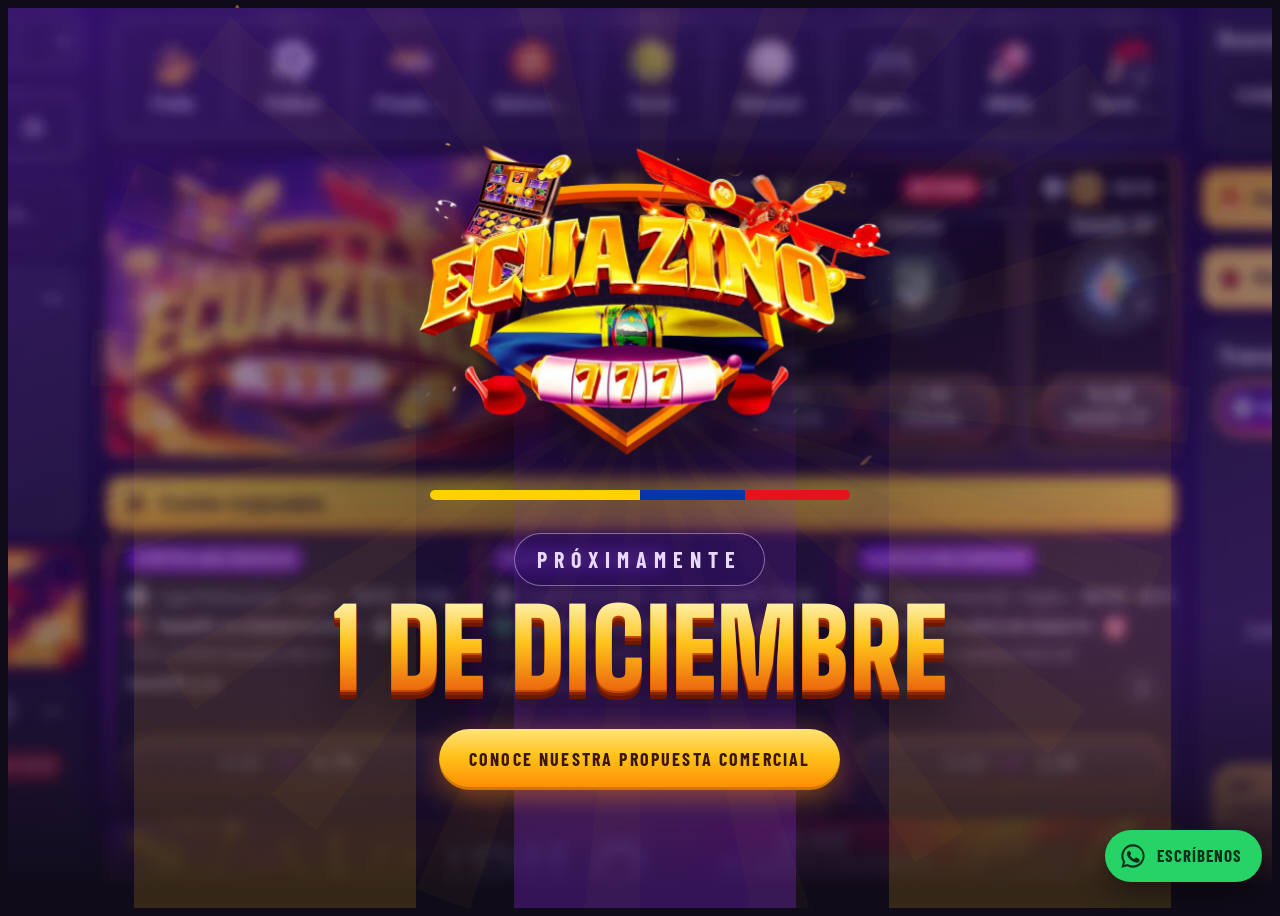
==== index.html @ cdfd1682 "Rename index (30).html to index.html" ====
<!doctype html>
<html lang="es">
<head>
<meta charset="utf-8">
<meta name="viewport" content="width=device-width, initial-scale=1, viewport-fit=cover">
<title>Ecuazino · Próximamente 1 de diciembre</title>
<meta name="description" content="Ecuazino, plataforma de pronósticos deportivos 100% ecuatoriana.">
<meta name="theme-color" content="#0F0B19">
<meta property="og:title" content="Ecuazino · Próximamente 1 de diciembre">
<meta property="og:description" content="Plataforma de pronósticos deportivos 100% ecuatoriana.">
<meta property="og:image" content="assets/img/logo.webp">
<link rel="icon" href="[data-uri]" type="image/webp">
<link rel="preconnect" href="https://fonts.googleapis.com">
<link rel="preconnect" href="https://fonts.gstatic.com" crossorigin>
<link rel="stylesheet" href="https://fonts.googleapis.com/css2?family=Big+Shoulders+Display:wght@700;900&family=Barlow:wght@400;500;600&family=Barlow+Condensed:wght@500;600;700&display=swap">
<style>
/* Layout: presentación vertical por diapositivas a pantalla completa, noche violeta con acentos oro-fuego */
:root{
  --night:#0F0B19; --panel:#1A1528; --line:#2E2745; --royal:#2A0F5C;
  --gold:#FFC21A; --gold-deep:#E89A00; --fire:#FF8A00; --ember:#E8590C; --red:#E3141B; --violet:#8A2BE2; --ecu-blue:#1F4FB8;
  --ink:#FFFFFF; --muted:#B4AFC8; --dim:#7A7493;
  --display:"Big Shoulders Display","Impact","Arial Narrow",sans-serif;
  --body:"Barlow",system-ui,-apple-system,"Segoe UI",sans-serif;
  --label:"Barlow Condensed","Arial Narrow",sans-serif;
  color-scheme:dark;
}
*{box-sizing:border-box}
img{max-width:100%;height:auto;display:block}
html{scroll-behavior:smooth;overflow-x:clip}
body{overflow-x:clip}
section,.band-wrap{overflow-x:clip}
body{background:var(--night);color:var(--ink);font-family:var(--body);font-size:17px;line-height:1.6;overflow-x:hidden}
#fx{position:fixed;inset:0;width:100%;height:100%;pointer-events:none;z-index:0}
.progress{position:fixed;top:0;left:0;height:3px;width:100%;transform:scaleX(0);transform-origin:left;background:linear-gradient(90deg,var(--red),var(--fire),var(--gold));z-index:30;margin-top:env(safe-area-inset-top,0px)}
.dots{position:fixed;right:max(14px,env(safe-area-inset-right,0px));top:50%;transform:translateY(-50%);display:flex;flex-direction:column;gap:10px;z-index:20}
.dots a{width:10px;height:10px;border-radius:50%;border:1.5px solid var(--gold);display:block;transition:.3s}
.dots a.on{background:var(--gold);transform:scale(1.35);box-shadow:0 0 12px var(--gold)}
section{position:relative;z-index:1;min-height:100vh;display:flex;align-items:center;padding-block:96px;padding-left:max(16px,env(safe-area-inset-left,0px));padding-right:max(16px,env(safe-area-inset-right,0px))}
.wrap{width:100%;max-width:1180px;margin:0 auto}
.eyebrow{font-family:var(--label);font-weight:700;letter-spacing:.22em;text-transform:uppercase;color:var(--gold);font-size:15px;display:flex;align-items:center;gap:12px}
.eyebrow::before{content:"";width:34px;height:2px;background:linear-gradient(90deg,var(--red),var(--gold))}
h1,h2,h3{font-family:var(--display);font-weight:900;text-transform:uppercase;line-height:.92;margin:0;text-wrap:balance;letter-spacing:.01em}
h2{font-size:clamp(44px,7.4vw,96px);margin:18px 0 22px}
h3{font-size:30px;line-height:1}
.goldtext{background:linear-gradient(180deg,#FFF3B0 0%,var(--gold) 38%,var(--gold-deep) 70%,var(--ember) 100%);-webkit-background-clip:text;background-clip:text;color:transparent;filter:drop-shadow(0 3px 0 #7a1d05)}
p.lead{font-size:clamp(18px,2vw,22px);color:var(--muted);max-width:62ch;margin:0}
.muted{color:var(--muted)}

/* Reveal */
.r{transition:transform .9s cubic-bezier(.2,.7,.2,1),opacity .9s}
.js .r.wait{opacity:.001;transform:translateY(38px)}

/* HERO */
#portada{text-align:center;overflow:hidden;background:radial-gradient(ellipse 80% 60% at 50% 40%,rgba(138,43,226,.35),transparent 70%),radial-gradient(ellipse 60% 40% at 50% 100%,rgba(232,89,12,.28),transparent 70%)}
#portada .wrap{display:flex;flex-direction:column;align-items:center;gap:22px}
.logo{width:min(640px,92%);animation:float 5s ease-in-out infinite}
.rays{position:absolute;left:50%;top:42%;width:1100px;height:1100px;margin:-550px 0 0 -550px;background:repeating-conic-gradient(from 0deg,rgba(255,194,26,.035) 0 6deg,transparent 6deg 18deg);border-radius:50%;animation:spin 60s linear infinite;will-change:transform;z-index:-1}
#portada::after{content:"";position:absolute;inset:0;z-index:-1;pointer-events:none;background:none}
.badge{display:inline-flex;align-items:center;gap:10px;padding:8px 18px;border-radius:999px;border:1px solid rgba(255,194,26,.45);background:rgba(42,15,92,.6);font-family:var(--label);font-weight:600;letter-spacing:.14em;text-transform:uppercase;font-size:14px}
.flag{display:inline-flex;width:24px;height:16px;border-radius:2px;overflow:hidden;flex-direction:column}
.flag i{display:block}.flag i:nth-child(1){flex:2;background:#FFD100}.flag i:nth-child(2){flex:1;background:#0038A8}.flag i:nth-child(3){flex:1;background:#E3141B}
#portada h1{font-size:clamp(40px,6.4vw,84px)}
.cta-row{display:flex;gap:14px;flex-wrap:wrap;justify-content:center}
.btn{font-family:var(--label);font-weight:700;letter-spacing:.12em;text-transform:uppercase;font-size:17px;padding:16px 30px;border-radius:999px;text-decoration:none;display:inline-flex;align-items:center;gap:10px;transition:transform .2s,box-shadow .2s}
.btn.gold{background:linear-gradient(180deg,#FFE37A,var(--gold) 45%,var(--fire));color:#3A1600;box-shadow:0 8px 30px rgba(255,138,0,.45),inset 0 -3px 0 rgba(0,0,0,.18)}
.btn.ghost{border:1.5px solid var(--fire);color:var(--ink)}
.btn:hover{transform:translateY(-3px)}
.btn:focus-visible,.dots a:focus-visible,input:focus-visible{outline:3px solid var(--gold);outline-offset:3px}
.scroll-hint{font-family:var(--label);letter-spacing:.3em;font-size:13px;color:var(--dim);text-transform:uppercase;animation:bob 2s 3.6s ease-in-out infinite both;margin-top:18px}

/* Quiénes somos */
.split{display:grid;grid-template-columns:1.1fr .9fr;gap:56px;align-items:center}
.split>*{min-width:0}
.vision{margin-top:30px;padding:26px 28px;border-left:4px solid var(--gold);background:linear-gradient(90deg,rgba(255,194,26,.1),transparent);font-size:19px}
.vision strong{color:var(--gold)}
.stamp{position:relative;aspect-ratio:1;max-width:440px;width:100%;margin:0 auto;display:grid;place-items:center}
.stamp .ring{position:absolute;inset:0;border-radius:50%;border:2px dashed rgba(255,194,26,.45);animation:spin 40s linear infinite}
.stamp .ring2{position:absolute;inset:8%;border-radius:50%;background:radial-gradient(circle at 35% 30%,#3a1a7a,var(--royal) 60%,#14072c);box-shadow:0 0 0 6px var(--gold),0 0 0 10px var(--ember),0 30px 80px rgba(138,43,226,.5)}
.stamp .core{position:relative;text-align:center}
.stamp .big{font-family:var(--display);font-weight:900;font-size:clamp(70px,9vw,120px);line-height:.85}
.stamp .sub{font-family:var(--label);font-weight:700;letter-spacing:.2em;text-transform:uppercase;font-size:18px}
.stamp svg{position:absolute;inset:0;width:100%;height:100%;animation:spin 30s linear infinite reverse}
.stamp text{font-family:var(--label);font-weight:700;letter-spacing:6px;font-size:14px;fill:var(--gold);text-transform:uppercase}

/* Pilares */
.grid3{display:grid;grid-template-columns:repeat(3,1fr);gap:18px;margin-top:40px}
.card{position:relative;padding:30px 26px;border-radius:18px;background:linear-gradient(180deg,rgba(42,15,92,.55),rgba(26,21,40,.9));border:1px solid var(--line);overflow:hidden;transition:transform .35s,border-color .35s}
.card:hover{transform:translateY(-6px);border-color:var(--fire)}
.card::after{content:"";position:absolute;inset:-1px;border-radius:inherit;background:linear-gradient(120deg,transparent 30%,rgba(255,194,26,.18) 50%,transparent 70%);transform:translateX(-100%);transition:transform .8s}
.card:hover::after{transform:translateX(100%)}
.ico{width:54px;height:54px;border-radius:14px;display:grid;place-items:center;background:linear-gradient(160deg,var(--gold),var(--ember));margin-bottom:18px;box-shadow:0 8px 22px rgba(232,89,12,.4)}
.ico svg{width:28px;height:28px;stroke:#3A1600;fill:none;stroke-width:2.2;stroke-linecap:round;stroke-linejoin:round}
.card h3{font-size:26px;margin-bottom:8px}
.card p{margin:0;color:var(--muted);font-size:16px}

/* Comisiones */
#comisiones{background:radial-gradient(ellipse 70% 50% at 50% 50%,rgba(42,15,92,.7),transparent 75%)}
.rates{display:grid;grid-template-columns:repeat(3,1fr);gap:20px;margin-top:44px}
.rate{position:relative;text-align:center;padding:38px 20px 30px;border-radius:24px;background:var(--panel);border:1.5px solid var(--line);overflow:hidden}
.rate.hot{border-color:var(--gold);background:linear-gradient(180deg,#3a1a00,var(--panel) 60%);box-shadow:0 0 0 1px rgba(255,194,26,.3),0 20px 60px rgba(255,138,0,.25)}
.rate .tag{position:absolute;top:14px;left:50%;transform:translateX(-50%);font-family:var(--label);font-weight:700;font-size:12px;letter-spacing:.16em;padding:4px 12px;border-radius:999px;background:var(--violet);white-space:nowrap}
.rate .pct{font-family:var(--display);font-weight:900;font-size:clamp(96px,12vw,150px);line-height:.9;font-variant-numeric:tabular-nums}
.rate .pct small{font-size:.5em}
.rate .what{font-family:var(--label);font-weight:700;font-size:24px;letter-spacing:.08em;text-transform:uppercase}
.rate p{margin:8px auto 0;color:var(--muted);font-size:15px;max-width:28ch}
.ticker{margin-top:42px;overflow:hidden;border-block:1px solid var(--line)}
.ticker{position:relative}
.ticker::before,.ticker::after{content:"";position:absolute;top:0;bottom:0;width:10%;z-index:1;pointer-events:none}
.ticker::before{left:0;background:linear-gradient(90deg,var(--night),transparent)}
.ticker::after{right:0;background:linear-gradient(-90deg,var(--night),transparent)}
.ticker div{will-change:transform;display:flex;gap:46px;width:max-content;padding:14px 0;animation:marquee 28s linear infinite;font-family:var(--label);font-weight:600;letter-spacing:.14em;text-transform:uppercase;color:var(--muted);font-size:15px}
.ticker b{color:var(--gold)}

/* Afiliados */
#afiliados{background:linear-gradient(180deg,transparent,rgba(227,20,27,.08) 50%,transparent)}
.alert{display:inline-flex;align-items:center;gap:10px;padding:8px 16px;border-radius:999px;background:var(--red);font-family:var(--label);font-weight:700;letter-spacing:.14em;text-transform:uppercase;font-size:14px;position:relative}
.alert::after{content:"";position:absolute;inset:0;border-radius:inherit;background:var(--red);z-index:-1;animation:pulse 2s infinite;will-change:transform,opacity}
.timeline{margin-top:44px;display:grid;grid-template-columns:1fr 1.25fr;gap:0;border-radius:24px;overflow:hidden;border:1.5px solid var(--line)}
.phase{padding:34px 30px;min-width:0}
.phase.a{background:linear-gradient(160deg,#4a1d00,#2a1200)}
.phase.b{background:linear-gradient(160deg,var(--royal),#14072c);position:relative}
.phase .when{font-family:var(--label);font-weight:700;letter-spacing:.16em;text-transform:uppercase;font-size:14px;color:var(--gold)}
.phase .num{font-family:var(--display);font-weight:900;font-size:clamp(84px,10vw,130px);line-height:.9;margin:6px 0}
.phase .num small{font-size:.42em;color:var(--muted);font-weight:700}
.phase p{margin:0;color:var(--muted)}
.phase .life{display:inline-block;margin-top:14px;padding:6px 14px;border-radius:999px;border:1.5px solid var(--gold);color:var(--gold);font-family:var(--label);font-weight:700;letter-spacing:.12em;text-transform:uppercase;font-size:14px}
.bar{height:12px;border-radius:999px;background:var(--line);margin:22px 0 8px;overflow:hidden}
.bar i{display:block;height:100%;width:0;background:linear-gradient(90deg,var(--ember),var(--gold));border-radius:inherit;transition:width 2.2s cubic-bezier(.2,.7,.2,1)}
.bar.inf i{position:relative;overflow:hidden;background:var(--violet)}
.bar.inf i::before{content:"";position:absolute;top:0;bottom:0;left:-36px;right:0;background:repeating-linear-gradient(90deg,var(--violet) 0 18px,#B36BFF 18px 36px);animation:stripes 1.2s linear infinite;will-change:transform}
.why{margin-top:26px;display:grid;grid-template-columns:auto 1fr;gap:20px;align-items:start;padding:24px 26px;border-radius:18px;background:var(--panel);border:1px dashed rgba(255,194,26,.5)}
.why .q{font-family:var(--display);font-weight:900;font-size:56px;line-height:.8;color:var(--gold)}
.why p{margin:0}
.fine{font-size:13px;color:var(--dim);margin-top:14px}

/* Fundadores */
.founders{display:grid;grid-template-columns:.9fr 1.1fr;gap:50px;align-items:center}
.founders>*{min-width:0}
.counter500{font-family:var(--display);font-weight:900;font-size:clamp(110px,15vw,210px);line-height:.8;font-variant-numeric:tabular-nums}
.seats{display:grid;grid-template-columns:repeat(40,1fr);gap:2px;margin-top:20px;padding:10px;border-radius:12px;background:rgba(0,0,0,.35);border:1px solid var(--line)}
.seats i{aspect-ratio:1;border-radius:50%;background:var(--line)}
.seats i.on{background:var(--gold)}
.perks{display:flex;flex-direction:column;gap:14px;margin-top:26px;padding:0;list-style:none}
.perks li{display:grid;grid-template-columns:30px 1fr;gap:12px;align-items:start}
.perks li::before{content:"";width:22px;height:22px;margin-top:3px;border-radius:50%;background:radial-gradient(circle at 35% 35%,#FFF0A0,var(--gold) 50%,var(--ember));box-shadow:0 0 10px rgba(255,194,26,.5)}

/* Calculadora */
.calc{display:grid;grid-template-columns:1fr 1fr;gap:26px;margin-top:40px}
.calc>*{min-width:0}
.inputs{padding:30px;border-radius:22px;background:var(--panel);border:1px solid var(--line);display:flex;flex-direction:column;gap:26px}
.field label{display:flex;justify-content:space-between;font-family:var(--label);font-weight:600;letter-spacing:.06em;font-size:17px;text-transform:uppercase;gap:10px}
.field label output{color:var(--gold);font-variant-numeric:tabular-nums}
.field small{display:block;color:var(--dim);font-size:13px;margin-top:4px}
input[type=range]{width:100%;margin-top:12px;accent-color:var(--gold);height:6px}
.result{padding:30px;border-radius:22px;background:linear-gradient(160deg,#3a1a00 0%,var(--royal) 100%);border:1.5px solid var(--gold);display:flex;flex-direction:column;justify-content:space-between;gap:16px}
.line{display:flex;justify-content:space-between;gap:10px;font-variant-numeric:tabular-nums;padding-bottom:12px;border-bottom:1px solid rgba(255,255,255,.12);font-size:17px}
.line b{font-family:var(--label);font-size:22px}
.total .k{font-family:var(--label);font-weight:700;letter-spacing:.16em;text-transform:uppercase;color:var(--gold)}
.total .v{font-family:var(--display);font-weight:900;font-size:clamp(64px,8vw,96px);line-height:.9;font-variant-numeric:tabular-nums}
.total .y{color:var(--muted);font-size:15px}

/* Apertura */
.open{display:grid;grid-template-columns:.85fr 1.15fr;gap:30px;margin-top:40px;align-items:stretch}
.open>*{min-width:0}
.ticket{position:relative;padding:36px 30px;border-radius:24px;background:linear-gradient(170deg,#FFE37A,var(--gold) 40%,var(--fire));color:#2A0F00;text-align:center;display:flex;flex-direction:column;justify-content:center;box-shadow:0 24px 60px rgba(255,138,0,.35)}
.ticket::before,.ticket::after{content:"";position:absolute;top:50%;width:34px;height:34px;border-radius:50%;background:var(--night);transform:translateY(-50%)}
.ticket::before{left:-17px}.ticket::after{right:-17px}
.ticket .k{font-family:var(--label);font-weight:700;letter-spacing:.2em;text-transform:uppercase;font-size:15px}
.ticket .v{font-family:var(--display);font-weight:900;font-size:clamp(110px,14vw,170px);line-height:.85}
.ticket .d{font-weight:600;font-size:16px;border-top:2px dashed rgba(42,15,0,.35);padding-top:14px;margin-top:10px}
.reqs{display:grid;grid-template-columns:repeat(2,1fr);gap:12px}
.req{display:flex;gap:14px;align-items:center;padding:18px 20px;border-radius:16px;background:var(--panel);border:1px solid var(--line);transition:border-color .3s,transform .3s}
.req:hover{border-color:var(--gold);transform:translateX(4px)}
.req .n{flex:none;width:40px;height:40px;border-radius:12px;display:grid;place-items:center;background:var(--royal);border:1.5px solid var(--violet);font-family:var(--display);font-weight:900;font-size:22px;color:var(--gold)}
.req b{display:block;font-family:var(--label);font-size:19px;letter-spacing:.03em}
.req span{font-size:14px;color:var(--muted)}
.steps{display:grid;grid-template-columns:repeat(4,1fr);gap:16px;margin-top:30px;counter-reset:s}
.step{padding:22px 20px;border-top:3px solid var(--fire);background:linear-gradient(180deg,rgba(255,138,0,.08),transparent)}
.step .sn{font-family:var(--display);font-weight:900;font-size:44px;line-height:1;color:var(--fire)}
.step b{display:block;font-family:var(--label);font-size:20px;text-transform:uppercase;letter-spacing:.04em;margin:4px 0}
.step p{margin:0;font-size:15px;color:var(--muted)}

/* Posicionamiento */
.play{display:grid;grid-template-columns:repeat(4,1fr);gap:18px;margin-top:40px}
.tip{padding:26px;border-radius:18px;border:1px solid var(--line);background:var(--panel);position:relative}
.tip .k{font-family:var(--label);font-weight:700;letter-spacing:.16em;font-size:13px;text-transform:uppercase;color:var(--violet);filter:brightness(1.6)}
.tip h3{font-size:26px;margin:8px 0 10px}
.tip p{margin:0;color:var(--muted);font-size:16px}
.tip.wide{grid-column:1/-1;display:grid;grid-template-columns:1fr;gap:22px;align-items:start;background:linear-gradient(120deg,var(--royal),var(--panel))}
.tip.wide img{width:100%;height:auto;border-radius:12px;border:1px solid var(--line);box-shadow:0 18px 40px rgba(0,0,0,.5)}
.tip.wide>*{min-width:0}

/* Cierre */
#cierre{text-align:center;background:radial-gradient(ellipse 70% 55% at 50% 45%,rgba(255,138,0,.22),transparent 70%)}
#cierre .wrap{display:flex;flex-direction:column;align-items:center;gap:20px}
#cierre .logo{width:min(420px,80%)}
.contact{display:flex;gap:14px;flex-wrap:wrap;justify-content:center}
.contact .phone{font-size:clamp(18px,2.4vw,26px)!important;padding:14px 26px!important;border-color:var(--gold)!important}
.contact .phone b{color:var(--gold)}
.contact a.phone{color:var(--ink);text-decoration:none;border-radius:999px;border:1px solid var(--gold);background:var(--panel);font-family:var(--label);font-weight:600;letter-spacing:.06em}
.contact span{padding:10px 18px;border-radius:999px;border:1px solid var(--line);background:var(--panel);font-family:var(--label);font-weight:600;letter-spacing:.06em;font-size:16px}
.legal{display:flex;gap:12px;align-items:center;justify-content:center;flex-wrap:wrap;font-size:13px;color:var(--dim);max-width:70ch;margin-top:20px}
.legal .e18{flex:none;width:44px;height:44px;border-radius:50%;border:2px solid var(--red);display:grid;place-items:center;font-family:var(--display);font-weight:900;color:var(--ink);font-size:18px}


/* ===== Intro: tragamonedas 777 (termina solo por CSS) ===== */
.intro{position:fixed;inset:0;z-index:100;display:grid;place-items:center;background:radial-gradient(circle at 50% 50%,#2A0F5C,#07040F 70%);animation:introOut .7s 2.5s cubic-bezier(.7,0,.3,1) forwards;pointer-events:none}
.machine{display:flex;gap:10px;padding:16px;border-radius:26px;background:linear-gradient(180deg,#FFE37A,var(--gold) 30%,var(--ember));box-shadow:0 0 0 4px #7a1d05,0 0 80px rgba(255,138,0,.6);animation:machineIn .5s cubic-bezier(.2,1.4,.4,1) both}
.reel{width:clamp(76px,16vw,130px);height:clamp(96px,20vw,160px);overflow:hidden;border-radius:14px;background:linear-gradient(180deg,#d9c7ff,#fff 30%,#fff 70%,#d9c7ff);box-shadow:inset 0 10px 16px rgba(0,0,0,.35),inset 0 -10px 16px rgba(0,0,0,.35)}
.strip{display:flex;flex-direction:column}
.strip b{height:clamp(96px,20vw,160px);display:grid;place-items:center;font-family:var(--display);font-weight:900;font-size:clamp(56px,12vw,104px);color:#2A0F5C;line-height:1}
.strip b:last-child{color:var(--red);text-shadow:0 3px 0 #7a0a0a}
.s1{animation:reel 1.4s .35s cubic-bezier(.3,.1,.2,1.08) both;--n:8}
.s2{animation:reel 1.75s .35s cubic-bezier(.3,.1,.2,1.08) both;--n:10}
.s3{animation:reel 2.1s .35s cubic-bezier(.3,.1,.2,1.08) both;--n:12}
.flash{position:absolute;inset:0;background:radial-gradient(circle,#FFF6C8,rgba(255,194,26,.6) 30%,transparent 65%);opacity:0;animation:flash .6s 2.35s ease-out forwards}
@keyframes reel{from{transform:translateY(0)}to{transform:translateY(calc(var(--n) * -1 * clamp(96px,20vw,160px)))}}
@keyframes machineIn{from{transform:scale(.6);opacity:0}}
@keyframes flash{30%{opacity:1}to{opacity:0}}
@keyframes introOut{to{opacity:0;visibility:hidden;transform:scale(1.08)}}
.intro.skip{animation:introOut .3s forwards}

/* ===== Hero ===== */
#portada{min-height:100vh}
.hero-wrap{width:min(560px,86%)}
.hero-logo{width:100%;filter:drop-shadow(0 30px 60px rgba(0,0,0,.6));will-change:transform;animation:heroIn 1.2s 2.55s cubic-bezier(.2,1.3,.4,1) both,float 5s 3.8s ease-in-out infinite}
.mega{display:flex;flex-direction:column;align-items:center;line-height:.8;margin-top:-6px}
.mega span{display:block;font-family:var(--display);font-weight:900;text-transform:uppercase;color:#FFD54A;
  text-shadow:0 1px 0 #FFB300,0 2px 0 #F59E00,0 3px 0 #EB8A00,0 4px 0 #E07400,0 5px 0 #D45F00,0 6px 0 #C24A00,0 7px 0 #A83600,0 8px 0 #8A2400,0 9px 0 #6E1700,0 14px 24px rgba(0,0,0,.6),0 0 60px rgba(255,138,0,.35)}
.mega .m1{font-size:clamp(78px,13vw,180px);letter-spacing:-.01em;animation:slam .8s 2.85s cubic-bezier(.2,1.6,.4,1) both}
.mega .m2{font-size:clamp(34px,5.8vw,82px);letter-spacing:.06em;color:#fff;animation:slam .8s 3.05s cubic-bezier(.2,1.6,.4,1) both}
.flagline{display:flex;width:min(420px,70%);height:10px;border-radius:999px;overflow:hidden;margin-top:18px;box-shadow:0 0 30px rgba(255,209,0,.4);animation:grow 1s 3.3s cubic-bezier(.2,.8,.2,1) both}
.flagline i:nth-child(1){flex:2;background:#FFD100}.flagline i:nth-child(2){flex:1;background:#0038A8}.flagline i:nth-child(3){flex:1;background:#E3141B}
.beams i{position:absolute;bottom:-10%;width:22vw;height:130%;background:linear-gradient(0deg,rgba(255,194,26,.18),transparent 70%);transform-origin:bottom center;z-index:-1;will-change:transform;border-radius:50% 50% 0 0}
.beams i:nth-child(1){left:10%;animation:sweep 7s ease-in-out infinite}
.beams i:nth-child(2){left:40%;animation:sweep 9s -3s ease-in-out infinite reverse;background:linear-gradient(0deg,rgba(138,43,226,.35),transparent 70%)}
.beams i:nth-child(3){right:8%;animation:sweep 8s -1s ease-in-out infinite}
@keyframes sweep{0%,100%{transform:rotate(-18deg)}50%{transform:rotate(18deg)}}
@keyframes heroIn{from{transform:scale(.3) rotate(-8deg);opacity:0;filter:blur(10px)}}
@keyframes slam{from{transform:scale(2.2);opacity:0;filter:blur(6px)}}
@keyframes grow{from{transform:scaleX(0)}}

.wa-float{position:fixed;z-index:40;right:calc(18px + env(safe-area-inset-right,0px));bottom:calc(18px + env(safe-area-inset-bottom,0px));display:flex;align-items:center;gap:10px;padding:12px 20px 12px 14px;border-radius:999px;background:#25D366;color:#06301A;text-decoration:none;font-family:var(--label);font-weight:700;font-size:17px;letter-spacing:.06em;text-transform:uppercase;box-shadow:0 10px 30px rgba(0,0,0,.45);transition:transform .2s}
.wa-float:hover{transform:translateY(-3px)}
.wa-float svg{width:28px;height:28px;fill:#06301A}
@media (max-width:560px){.wa-float span{display:none}.wa-float{padding:14px}}

/* ===== Fondo borroso de la plataforma ===== */
.hero-bg,.intro-bg{position:absolute;inset:0;background:url("[data-uri]") center top/max(100%,calc(100vh * 2.17)) auto no-repeat,var(--night);z-index:-2;will-change:transform;transform-origin:center top}
.hero-bg{bottom:auto;height:max(100vh,100%)}
@media (max-aspect-ratio:1/1){.hero-bg,.intro-bg{background-size:auto 70%,auto;background-position:center top,center}}
.hero-bg{animation:kenburns 22s ease-in-out infinite alternate;opacity:1}
.hero-bg::after,.intro-bg::after{content:"";position:absolute;inset:0;background:radial-gradient(ellipse 40% 46% at 50% 47%,rgba(15,11,25,.5),rgba(15,11,25,.08) 100%),linear-gradient(180deg,transparent 68%,var(--night) 98%)}
.intro-bg{opacity:.9;animation:kenburns 3s ease-out both}
.intro-bg::after{background:radial-gradient(circle at 50% 50%,rgba(15,11,25,.5),rgba(7,4,15,.25) 75%)}
.intro .machine{position:relative;z-index:1}
@keyframes kenburns{from{transform:scale(1)}to{transform:scale(1.035)}}
.hero-wrap{position:relative;transform-style:preserve-3d;will-change:transform;transition:transform .15s linear}
/* ===== Spotlight + tilt + band ===== */
.spot{position:fixed;inset:0;pointer-events:none;z-index:2;background:radial-gradient(420px circle at var(--mx,50%) var(--my,-20%),rgba(255,194,26,.09),transparent 70%)}
.tilt{transform-style:preserve-3d;will-change:transform}
.band{position:relative;z-index:1;overflow:hidden;transform:rotate(-2.5deg);margin:10px -20px;background:linear-gradient(90deg,var(--red),var(--ember),var(--gold));box-shadow:0 20px 60px rgba(227,20,27,.35)}
.band div{will-change:transform;display:flex;gap:48px;width:max-content;padding:16px 0;animation:marquee 20s linear infinite}
.band span{font-family:var(--display);font-weight:900;font-size:clamp(34px,5vw,60px);text-transform:uppercase;color:#2A0F00;line-height:1;white-space:nowrap}
.band span.o{color:transparent;-webkit-text-stroke:2px #2A0F00}
.magnet{transition:transform .25s cubic-bezier(.2,.8,.2,1),box-shadow .25s}
.btn.gold{position:relative;overflow:hidden}
.btn.gold::after{content:"";position:absolute;top:0;left:0;width:40%;height:100%;background:linear-gradient(100deg,transparent,rgba(255,255,255,.7),transparent);transform:translateX(-150%) skewX(-20deg);animation:btnshine 3s 1s infinite;will-change:transform}
@keyframes btnshine{0%{transform:translateX(-150%) skewX(-20deg)}35%,100%{transform:translateX(330%) skewX(-20deg)}}
.counter500{filter:drop-shadow(0 6px 0 #7a1d05) drop-shadow(0 0 40px rgba(255,138,0,.4))}

@keyframes hotglow{50%{box-shadow:0 0 0 1px rgba(255,194,26,.6),0 20px 80px rgba(255,138,0,.5)}}
.pending{display:inline-block;margin-top:14px;font-size:12px;color:var(--dim);border:1px dashed var(--line);padding:4px 10px;border-radius:999px}
@media (prefers-reduced-motion:reduce){.intro{display:none}}
@media print{.intro,.spot,.beams{display:none}}

/* ===== Conoce nuestro proyecto ===== */
.proj{display:flex;flex-direction:column;margin:0 0 46px;transform:skewX(-9deg);transform-origin:left}
.proj .p1{font-size:clamp(84px,14vw,190px);line-height:.82;background:linear-gradient(180deg,#FFF3B0,var(--gold) 40%,var(--gold-deep) 75%,var(--ember));-webkit-background-clip:text;background-clip:text;color:transparent;filter:drop-shadow(0 6px 0 #6E1700) drop-shadow(0 0 50px rgba(255,138,0,.35))}
.proj .p2{font-size:clamp(42px,7vw,96px);line-height:.95;color:#fff;letter-spacing:.01em;text-shadow:0 5px 0 #2A0F5C,0 0 40px rgba(138,43,226,.6)}
.proj-grid{grid-template-columns:1.25fr .75fr;gap:48px}
.facts{list-style:none;margin:0;padding:0;display:flex;flex-direction:column;gap:14px}
.facts li{display:grid;grid-template-columns:40px 1fr;gap:18px;align-items:start;padding:24px 26px;border-radius:20px;background:linear-gradient(100deg,rgba(42,15,92,.7),rgba(26,21,40,.4));border:1px solid var(--line);position:relative;overflow:hidden}
.facts li::after{content:"";position:absolute;inset:0;background:linear-gradient(100deg,transparent 30%,rgba(255,194,26,.16) 50%,transparent 70%);transform:translateX(-110%);animation:sweepx 5s ease-in-out infinite}
.facts li:nth-child(2)::after{animation-delay:1.6s}.facts li:nth-child(3)::after{animation-delay:3.2s}
.facts p{margin:0;font-size:clamp(18px,1.8vw,22px);line-height:1.45;color:#E9E6F3;text-transform:uppercase;font-family:var(--label);font-weight:500;letter-spacing:.04em}
.facts b{color:var(--gold);font-weight:700}
.coin{width:34px;height:34px;margin-top:4px;border-radius:50%;background:radial-gradient(circle at 35% 30%,#FFF6C8,var(--gold) 45%,var(--ember) 90%);box-shadow:0 0 0 3px #7a1d05,0 0 22px rgba(255,194,26,.6);animation:coinspin 3.2s ease-in-out infinite}
.facts li:nth-child(2) .coin{animation-delay:.5s}.facts li:nth-child(3) .coin{animation-delay:1s}
@keyframes coinspin{0%,60%,100%{transform:rotateY(0)}80%{transform:rotateY(180deg)}}
@keyframes sweepx{0%,40%{transform:translateX(-110%)}70%,100%{transform:translateX(110%)}}

/* ===== Aurora + grano ===== */
.aurora{position:absolute;inset:0;overflow:hidden;z-index:-1;pointer-events:none}
.aurora i{position:absolute;width:60vw;height:60vw;border-radius:50%;opacity:.5;will-change:transform}
.aurora i:nth-child(1){background:radial-gradient(circle,rgba(91,27,176,.9),transparent 65%);left:-15vw;top:-10vw;animation:drift 16s ease-in-out infinite}
.aurora i:nth-child(2){background:radial-gradient(circle,rgba(194,74,0,.9),transparent 65%);right:-20vw;bottom:-20vw;opacity:.3;animation:drift 20s -6s ease-in-out infinite reverse}
.aurora i:nth-child(3){background:radial-gradient(circle,rgba(31,79,184,.9),transparent 65%);left:30vw;top:40%;width:30vw;height:30vw;opacity:.25;animation:drift 18s -3s ease-in-out infinite}
@keyframes drift{50%{transform:translate(8vw,6vw) scale(1.15)}}


/* ===== Títulos cinéticos ===== */
h2 .w{display:inline-block;overflow:hidden;vertical-align:top;padding-bottom:.08em;margin-bottom:-.08em}
h2 .w>span{display:inline-block;transition:transform .9s cubic-bezier(.2,.9,.2,1)}
.js h2.kin.wait .w>span{transform:translateY(105%) rotate(4deg)}
.js h2.kin.wait{opacity:1;transform:none}

/* ===== Marcador para comisiones ===== */
.rate{background:linear-gradient(180deg,#140E22,#0B0714);box-shadow:inset 0 0 0 1px rgba(255,255,255,.04),inset 0 -40px 60px rgba(42,15,92,.5)}
.rate::before{content:"";position:absolute;inset:0;background:radial-gradient(rgba(255,194,26,.10) 1px,transparent 1.5px) 0 0/7px 7px;pointer-events:none}
.rate .pct{position:relative;filter:none}
.counter500{will-change:auto}
@media (max-width:900px){.proj-grid{grid-template-columns:1fr}}
@keyframes float{0%,100%{transform:translateY(0)}50%{transform:translateY(-14px)}}
@keyframes spin{to{transform:rotate(360deg)}}
@keyframes bob{0%,100%{transform:translateY(0);opacity:.6}50%{transform:translateY(8px);opacity:1}}
@keyframes marquee{to{transform:translateX(-50%)}}
@keyframes pulse{0%{transform:scale(1);opacity:.7}100%{transform:scale(1.35,1.8);opacity:0}}
@keyframes stripes{to{transform:translateX(36px)}}
@keyframes shine{to{background-position:200% center}}
.shine{background:linear-gradient(100deg,var(--gold) 20%,#FFF6C8 40%,var(--gold) 60%);background-size:200% auto;-webkit-background-clip:text;background-clip:text;color:transparent;animation:shine 3.5s linear infinite}

@media (max-width:900px){
  .split,.founders,.calc,.open,.timeline{grid-template-columns:1fr}
  .grid3,.rates,.play{grid-template-columns:1fr 1fr}
  .steps{grid-template-columns:1fr 1fr}
  .tip.wide{grid-column:1/-1}
  .dots{display:none}
}
@media (max-width:560px){
  body{font-size:16px}
  section{padding-block:72px}
  .grid3,.rates,.play,.reqs,.steps{grid-template-columns:1fr}
  .tip.wide{grid-column:auto}
  .why{grid-template-columns:1fr}
  .seats{grid-template-columns:repeat(25,1fr)}
}
@media (prefers-reduced-motion:reduce){
  *,*::before,*::after{animation:none!important;transition:none!important}
  html{scroll-behavior:auto}
  .js .r.wait{opacity:1;transform:none}
}
@media print{
  #fx,.dots,.progress,.scroll-hint{display:none}
  section{min-height:auto;break-after:page;padding-block:40px}
  .js .r.wait{opacity:1;transform:none}
  *{animation:none!important}
}

/* ===== Tono morado sobre el fondo ===== */
.hero-bg::before,.intro-bg::before{content:"";position:absolute;inset:0;z-index:1;background:linear-gradient(160deg,rgba(91,27,176,.55),rgba(42,15,92,.45) 45%,rgba(138,43,226,.35));mix-blend-mode:normal}
.hero-bg::after,.intro-bg::after{z-index:2}

/* ===== Próximamente ===== */
.soon{display:flex;flex-direction:column;align-items:center;gap:6px;margin-top:22px;animation:slam .8s 3.5s cubic-bezier(.2,1.6,.4,1) both}
.soon .tag{font-family:var(--label);font-weight:700;letter-spacing:.32em;text-transform:uppercase;font-size:clamp(14px,1.6vw,18px);color:#E9D9FF;padding:6px 16px;border:1px solid rgba(233,217,255,.45);border-radius:999px;background:rgba(42,15,92,.55)}
.soon .big{font-family:var(--display);font-weight:900;text-transform:uppercase;line-height:.95;font-size:clamp(34px,5.4vw,72px);color:#fff;text-shadow:0 4px 0 #2A0F5C,0 0 40px rgba(138,43,226,.7)}
.soon .date{font-family:var(--display);font-weight:900;text-transform:uppercase;line-height:.95;font-size:clamp(30px,4.6vw,60px);background:linear-gradient(180deg,#FFF3B0,var(--gold) 45%,var(--ember));-webkit-background-clip:text;background-clip:text;color:transparent;filter:drop-shadow(0 3px 0 #6E1700)}
.hero-cta{margin-top:26px;animation:slam .8s 3.75s cubic-bezier(.2,1.6,.4,1) both}
.hero-cta .btn{font-size:clamp(15px,1.6vw,18px)}
@media (max-width:560px){.wa-float{padding:14px}}

/* ===== Ajuste para que todo entre en una pantalla ===== */
#portada{padding-block:clamp(24px,4vh,56px)}
#portada .wrap{gap:clamp(8px,1.6vh,22px)}
.hero-wrap{width:min(520px,86%,58vh)}
.mega .m1{font-size:clamp(64px,min(13vw,15vh),180px)}
.mega .m2{font-size:clamp(30px,min(5.8vw,7vh),82px)}
.flagline{margin-top:clamp(6px,1.2vh,18px)}
.soon{margin-top:clamp(6px,1.4vh,22px);gap:2px}
.soon .big{font-size:clamp(30px,min(5vw,6.2vh),68px)}
.soon .date{font-size:clamp(28px,min(4.4vw,5.6vh),58px)}
.hero-cta{margin-top:clamp(10px,2vh,26px)}

/* ===== Sin "100% ecuatoriano": próximamente toma el protagonismo ===== */
.hero-wrap{width:min(600px,88%,60vh)}
.flagline{animation-delay:2.9s}
.soon{animation-delay:3s;margin-top:clamp(10px,2vh,28px);gap:6px}
.soon .tag{font-size:clamp(14px,1.8vw,20px)}
.soon .big{font-size:clamp(44px,min(8vw,10vh),120px)}
.soon .date{font-size:clamp(36px,min(6.4vw,8vh),96px)}
.hero-cta{animation-delay:3.25s}


/* ===== v4: sin "gran apertura", fecha protagonista ===== */
.soon{gap:14px}
.soon .tag{font-size:clamp(15px,1.9vw,22px);padding:8px 22px}
.soon .date{font-size:clamp(56px,min(9vw,12vh),150px);line-height:.9;letter-spacing:.01em;
  filter:drop-shadow(0 2px 0 #C24A00) drop-shadow(0 3px 0 #8A2400) drop-shadow(0 4px 0 #6E1700) drop-shadow(0 12px 22px rgba(0,0,0,.55))}

/* ===== Móvil ===== */
@media (max-width:700px){
  #portada{min-height:100vh;min-height:100svh;padding-block:calc(28px + env(safe-area-inset-top,0px)) calc(96px + env(safe-area-inset-bottom,0px))}
  #portada .wrap{gap:14px;justify-content:center;min-height:calc(100svh - 150px)}
  .hero-bg{height:100%;background-size:cover,auto!important;background-position:30% top,center!important}
  .intro-bg{background-size:cover,auto!important;background-position:30% center,center!important}
  .hero-wrap{width:min(92vw,440px)}
  .flagline{width:62vw;height:8px;margin-top:4px}
  .soon{margin-top:6px;gap:12px}
  .soon .tag{font-size:13px;letter-spacing:.28em;padding:7px 16px}
  .soon .date{font-size:clamp(46px,15vw,72px);text-align:center}
  .hero-cta{width:100%;display:flex;justify-content:center;margin-top:10px}
  .hero-cta .btn{width:min(100%,360px);justify-content:center;text-align:center;font-size:15px;padding:16px 18px;letter-spacing:.08em;line-height:1.25}
  .wa-float{padding:14px;right:calc(16px + env(safe-area-inset-right,0px));bottom:calc(16px + env(safe-area-inset-bottom,0px))}
  .wa-float span{display:none}
  .beams{display:none}
  .rays{width:700px;height:700px;margin:-350px 0 0 -350px;top:32%}
  .reel{width:24vw}
}
@media (max-width:700px) and (max-height:700px){
  .hero-wrap{width:min(78vw,340px)}
  .soon .date{font-size:clamp(40px,12vw,60px)}
}
</style>
</head>
<body>
<div class="intro" id="intro" aria-hidden="true">
  <div class="intro-bg"></div>
  <div class="machine">
    <div class="reel"><div class="strip s1"><b>$</b><b>★</b><b>♦</b><b>♣</b><b>$</b><b>★</b><b>♦</b><b>♣</b><b>7</b></div></div>
    <div class="reel"><div class="strip s2"><b>★</b><b>♦</b><b>♣</b><b>$</b><b>★</b><b>♦</b><b>♣</b><b>$</b><b>♦</b><b>♣</b><b>7</b></div></div>
    <div class="reel"><div class="strip s3"><b>♦</b><b>♣</b><b>$</b><b>★</b><b>♦</b><b>♣</b><b>$</b><b>★</b><b>♦</b><b>♣</b><b>$</b><b>★</b><b>7</b></div></div>
  </div>
  <div class="flash"></div>
</div>
<a class="wa-float" href="https://wa.me/593961438387?text=Hola%2C%20quiero%20informaci%C3%B3n%20sobre%20Ecuazino" target="_blank" rel="noopener" aria-label="Escríbenos por WhatsApp"><svg viewBox="0 0 24 24" aria-hidden="true"><path d="M12 2a10 10 0 00-8.6 15.1L2 22l5-1.3A10 10 0 1012 2zm0 18.2a8.2 8.2 0 01-4.2-1.2l-.3-.2-3 .8.8-2.9-.2-.3A8.2 8.2 0 1112 20.2zm4.5-6.1c-.2-.1-1.5-.7-1.7-.8s-.4-.1-.6.1-.7.8-.8 1-.3.2-.5.1a6.700 6.7 0 01-3.3-2.9c-.2-.4.2-.4.7-1.3.1-.2 0-.3 0-.4l-.8-1.8c-.2-.5-.4-.4-.6-.4h-.5a1 1 0 00-.7.3 3 3 0 00-.9 2.2 5.2 5.2 0 001.1 2.8 11.9 11.9 0 004.6 4c1.7.7 2.4.8 3.2.7a2.8 2.8 0 001.8-1.3 2.3 2.3 0 00.2-1.3c-.1-.1-.3-.2-.5-.3z"/></svg><span>Escríbenos</span></a>
<canvas id="fx" aria-hidden="true"></canvas>

<section id="portada" data-name="Portada">
  <div class="hero-bg" aria-hidden="true"></div>
  <div class="rays" aria-hidden="true"></div>
  <div class="beams" aria-hidden="true"><i></i><i></i><i></i></div>
  <div class="wrap">
    <div class="hero-wrap" id="heroWrap"><img class="logo hero-logo" id="heroLogo" src="[data-uri]" alt="Ecuazino 777"></div>
    <span class="flagline" aria-hidden="true"><i></i><i></i><i></i></span>
    <div class="soon">
      <span class="tag">Próximamente</span>
      <span class="date">1 de diciembre</span>
    </div>
    <div class="hero-cta"><a class="btn gold magnet" href="descargas/Ecuazino-Propuesta-Comercial.html" download="Ecuazino-Propuesta-Comercial.html">Conoce nuestra propuesta comercial</a></div>
  </div>
</section>
<script>
(function(){
  document.documentElement.classList.add('js');
  var reduce = matchMedia('(prefers-reduced-motion: reduce)').matches;
  var secs = [].slice.call(document.querySelectorAll('section'));
  var dots = document.getElementById('dots')||document.createElement('nav');
  secs.forEach(function(s){var a=document.createElement('a');a.href='#'+s.id;a.setAttribute('aria-label',s.dataset.name);a.title=s.dataset.name;dots.appendChild(a);});
  var dotEls=[].slice.call(dots.children);

  /* reveal: content is visible at rest; only off-screen items get hidden before they scroll in */
  document.querySelectorAll('section h2').forEach(function(h){
    if(!h.classList.contains('proj')){}
    h.classList.add('kin','r');
    (function walk(node){[].slice.call(node.childNodes).forEach(function(n){
      if(n.nodeType===3){var f=document.createDocumentFragment();n.textContent.split(/(\s+)/).forEach(function(w){if(!w)return;if(/^\s+$/.test(w)){f.appendChild(document.createTextNode(w));return;}var o=document.createElement('span');o.className='w';var i=document.createElement('span');i.textContent=w;o.appendChild(i);f.appendChild(o);});n.parentNode.replaceChild(f,n);}
      else if(n.nodeType===1&&n.tagName!=='BR'&&!n.classList.contains('w'))walk(n);
    });})(h);
    var k=0;h.querySelectorAll('.w>span').forEach(function(s){s.style.transitionDelay=(k++*70)+'ms';});
  });
  var rs=[].slice.call(document.querySelectorAll('.r'));
  var vh=innerHeight;
  rs.forEach(function(el){ if(!reduce && el.getBoundingClientRect().top>vh) el.classList.add('wait'); });
  var fmt=function(n){return '$'+Math.round(n).toLocaleString('es-EC');};
  function runCount(el){
    if(el.dataset.done)return; el.dataset.done=1;
    var to=+el.dataset.to, t0=null, d=1400;
    if(reduce){el.textContent=to;return;}
    function f(t){t0=t0||t;var p=Math.min(1,(t-t0)/d);el.textContent=Math.round(to*(1-Math.pow(1-p,3)));if(p<1)requestAnimationFrame(f);}
    requestAnimationFrame(f);
  }
  var io=new IntersectionObserver(function(es){es.forEach(function(e){
    if(!e.isIntersecting)return;
    var el=e.target;
    if(el.classList.contains('r')){
      var sib=[].slice.call(el.parentNode.children).filter(function(c){return c.classList.contains('wait');});
      var i=Math.max(0,sib.indexOf(el));
      setTimeout(function(){el.classList.remove('wait');},i*90);
    }
    el.querySelectorAll && el.querySelectorAll('.count').forEach(runCount);
    if(el.classList.contains('count'))runCount(el);
    el.querySelectorAll && el.querySelectorAll('.bar i[data-w]').forEach(function(b){b.style.width=b.dataset.w;});
    if(el.id==='fundadores')fillSeats();
    io.unobserve(el);
  });},{threshold:.15});
  rs.forEach(function(el){io.observe(el);});
  document.querySelectorAll('.count').forEach(function(c){io.observe(c);});
  

  /* seats */
  var seats=document.getElementById('seats')||document.createElement('div');
  var frag=document.createDocumentFragment();for(var i=0;i<1000;i++){frag.appendChild(document.createElement('i'));}seats.appendChild(frag);
  function fillSeats(){var c=seats.children,k=0;if(reduce){for(;k<c.length;k++)c[k].classList.add('on');return;}(function step(){for(var n=0;n<14&&k<c.length;n++)c[k++].classList.add('on');if(k<c.length)requestAnimationFrame(step);})();}

  /* progress + active dot */
  var prog=document.getElementById('progress')||document.createElement('div'),tops=[],docH=0,ticking=false,last=-1;
  function measure(){tops=secs.map(function(s){return s.offsetTop;});docH=document.documentElement.scrollHeight-innerHeight;}
  function update(){ticking=false;var y=scrollY;prog.style.transform='scaleX('+(docH>0?y/docH:0)+')';
    var mid=y+innerHeight/2,idx=0;for(var i=0;i<tops.length;i++)if(tops[i]<=mid)idx=i;
    if(idx!==last){last=idx;dotEls.forEach(function(d,i){d.classList.toggle('on',i===idx);});}}
  addEventListener('scroll',function(){if(!ticking){ticking=true;requestAnimationFrame(update);}},{passive:true});
  addEventListener('resize',function(){measure();update();});addEventListener('load',function(){measure();update();});
  measure();update();

  /* keyboard navigation */
  addEventListener('keydown',function(e){
    if(e.target.tagName==='INPUT')return;
    var idx=Math.max(0,last);
    if(['ArrowDown','PageDown',' '].indexOf(e.key)>-1){e.preventDefault();(secs[idx+1]||secs[idx]).scrollIntoView({behavior:reduce?'auto':'smooth'});}
    if(['ArrowUp','PageUp'].indexOf(e.key)>-1){e.preventDefault();(secs[idx-1]||secs[0]).scrollIntoView({behavior:reduce?'auto':'smooth'});}
  });


  /* intro skip on click / key */
  var intro=document.getElementById('intro');
  function skip(){intro.classList.add('skip');}
  addEventListener('pointerdown',skip,{once:true});addEventListener('keydown',skip,{once:true});
  /* spotlight + parallax + tilt + magnet */
  var fine=matchMedia('(pointer:fine)').matches;
  if(fine && !reduce){

    /* logo interactivo (solo transform, rAF) */
    var hw=document.getElementById('heroWrap'),hp=document.getElementById('portada'),hr=0,hx=0,hy=0;
    hp.addEventListener('pointermove',function(e){hx=e.clientX/innerWidth-.5;hy=e.clientY/innerHeight-.5;if(hr)return;hr=requestAnimationFrame(function(){hr=0;hw.style.transform='perspective(1000px) rotateY('+(hx*16)+'deg) rotateX('+(-hy*12)+'deg) translate3d('+(hx*-30)+'px,'+(hy*-20)+'px,0)';});},{passive:true});
    hp.addEventListener('pointerleave',function(){hw.style.transform='';});
    var hb=document.querySelector('.hero-bg');
    hp.addEventListener('pointermove',function(e){hb.style.translate=((e.clientX/innerWidth-.5)*18)+'px '+((e.clientY/innerHeight-.5)*12)+'px';},{passive:true});
    document.querySelectorAll('.card,.rate,.tip,.ticket,.req,.stamp').forEach(function(el){
      el.classList.add('tilt');
      var raf=0,b=null;el.addEventListener('pointerenter',function(){b=el.getBoundingClientRect();});el.addEventListener('pointermove',function(e){if(raf)return;var cx=e.clientX,cy=e.clientY;raf=requestAnimationFrame(function(){raf=0;if(!b)b=el.getBoundingClientRect();var x=(cx-b.left)/b.width-.5,y=(cy-b.top)/b.height-.5;el.style.transform='perspective(900px) rotateX('+(-y*8)+'deg) rotateY('+(x*10)+'deg)';});});
      el.addEventListener('pointerleave',function(){el.style.transform='';});
    });
    document.querySelectorAll('.btn').forEach(function(b){
      b.addEventListener('pointermove',function(e){var r=b.getBoundingClientRect();b.style.transform='translate('+((e.clientX-r.left-r.width/2)*.25)+'px,'+((e.clientY-r.top-r.height/2)*.35)+'px)';});
      b.addEventListener('pointerleave',function(){b.style.transform='';});
    });
  }
  /* coin burst when intro lands */
  var burstAt=performance.now()+(reduce?0:2450);
  /* ambient coins & sparks */
  var cv=document.getElementById('fx'),ctx=cv.getContext('2d'),W,H,dpr=Math.min(1.5,devicePixelRatio||1),P=[];
  function size(){W=cv.width=innerWidth*dpr;H=cv.height=innerHeight*dpr;}
  size();addEventListener('resize',size);
  if(reduce)return;
  var N=innerWidth<600?14:26;
  for(var j=0;j<N;j++)P.push(spawn(true));
  function spawn(init){return{x:Math.random()*W,y:init?Math.random()*H:H+20*dpr,r:(Math.random()<.25?(5+Math.random()*6):(1+Math.random()*2))*dpr,vy:(.25+Math.random()*.7)*dpr,ph:Math.random()*6.28,sp:.01+Math.random()*.03};}
  var B=[],bursted=false;
  function burst(){for(var k=0;k<60;k++){var a=Math.random()*6.283,s=(4+Math.random()*12)*dpr;B.push({x:W/2,y:H*.42,vx:Math.cos(a)*s,vy:Math.sin(a)*s-6*dpr,r:(4+Math.random()*8)*dpr,ph:Math.random()*6,life:1});}}
  function draw(){
    ctx.clearRect(0,0,W,H);
    if(!bursted&&performance.now()>burstAt&&scrollY<innerHeight*.5){bursted=true;burst();}
    for(var q=B.length-1;q>=0;q--){var c=B[q];c.x+=c.vx;c.y+=c.vy;c.vy+=.35*dpr;c.vx*=.985;c.ph+=.2;c.life-=.009;if(c.life<=0||c.y>H+40){B.splice(q,1);continue;}
      var cw=Math.abs(Math.cos(c.ph))*c.r;ctx.globalAlpha=Math.min(1,c.life*1.5);ctx.fillStyle=(q%3)?'#FFC21A':'#FFE37A';ctx.beginPath();ctx.ellipse(c.x,c.y,Math.max(cw,.8*dpr),c.r,0,0,6.283);ctx.fill();}
    for(var i=0;i<P.length;i++){var p=P[i];p.y-=p.vy;p.ph+=p.sp;p.x+=Math.sin(p.ph)*.4*dpr;
      if(p.y<-20*dpr)P[i]=p=spawn(false);
      if(p.r>4*dpr){var w=Math.abs(Math.cos(p.ph))*p.r;ctx.globalAlpha=.5;ctx.fillStyle='#F5B21A';ctx.beginPath();ctx.ellipse(p.x,p.y,Math.max(w,.8*dpr),p.r,0,0,6.283);ctx.fill();}
      else{ctx.globalAlpha=.35+.35*Math.sin(p.ph*2);ctx.fillStyle=i%3?'#FFC21A':'#FF8A00';ctx.beginPath();ctx.arc(p.x,p.y,p.r,0,6.283);ctx.fill();}
    }
    ctx.globalAlpha=1;running=false;schedule();
  }
  var running=false;
  function schedule(){if(running||document.hidden)return;running=true;requestAnimationFrame(draw);}
  document.addEventListener('visibilitychange',schedule);
  schedule();
})();

</script>
</body>
</html>
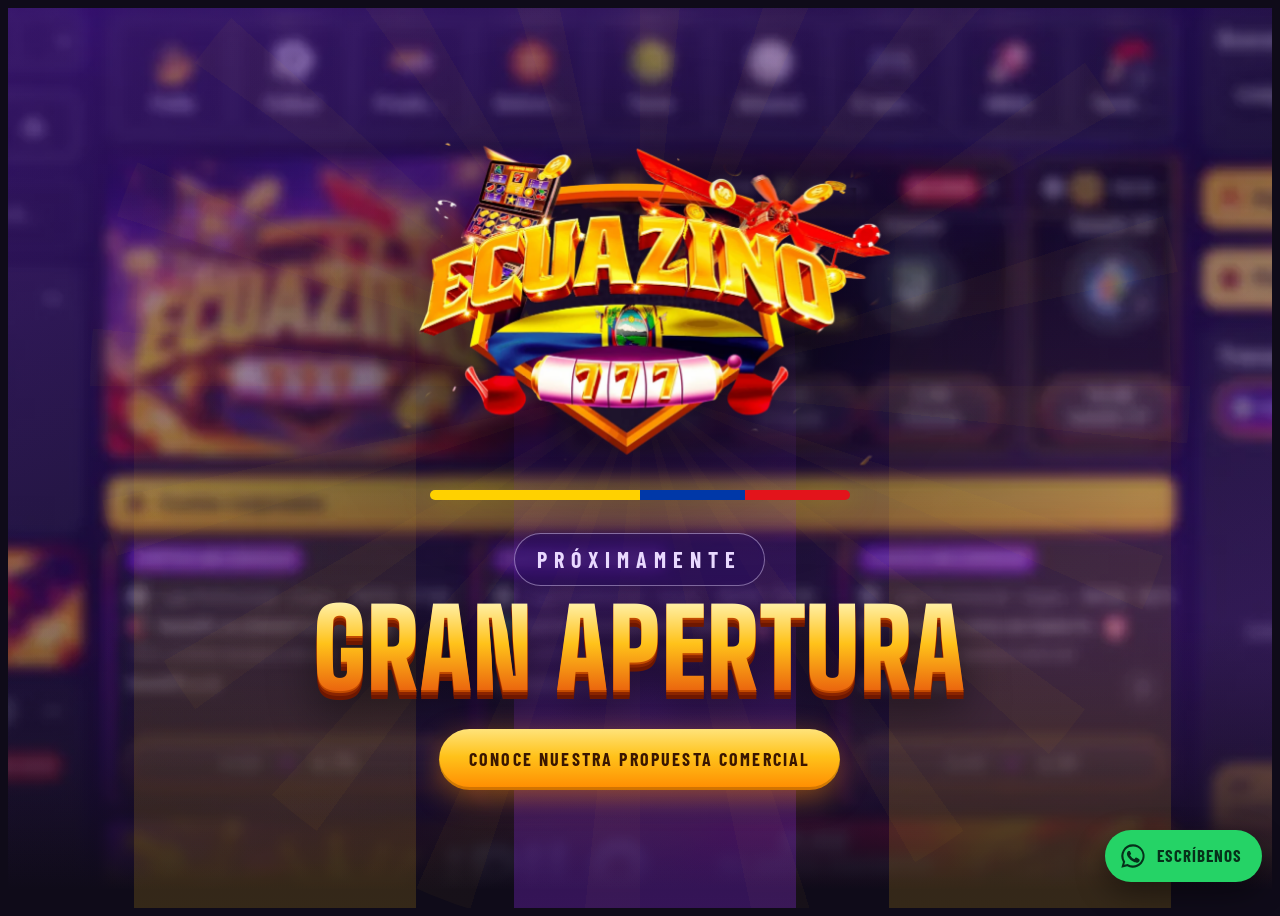
==== commit 94aff8ab: "Rename index (31).html to index.html" ====
--- a/index.html
+++ b/index.html
@@ -3,10 +3,10 @@
 <head>
 <meta charset="utf-8">
 <meta name="viewport" content="width=device-width, initial-scale=1, viewport-fit=cover">
-<title>Ecuazino · Próximamente 1 de diciembre</title>
+<title>Ecuazino · Próximamente gran apertura</title>
 <meta name="description" content="Ecuazino, plataforma de pronósticos deportivos 100% ecuatoriana.">
 <meta name="theme-color" content="#0F0B19">
-<meta property="og:title" content="Ecuazino · Próximamente 1 de diciembre">
+<meta property="og:title" content="Ecuazino · Próximamente gran apertura">
 <meta property="og:description" content="Plataforma de pronósticos deportivos 100% ecuatoriana.">
 <meta property="og:image" content="assets/img/logo.webp">
 <link rel="icon" href="[data-uri]" type="image/webp">
@@ -435,7 +435,7 @@
     <span class="flagline" aria-hidden="true"><i></i><i></i><i></i></span>
     <div class="soon">
       <span class="tag">Próximamente</span>
-      <span class="date">1 de diciembre</span>
+      <span class="date">Gran apertura</span>
     </div>
     <div class="hero-cta"><a class="btn gold magnet" href="descargas/Ecuazino-Propuesta-Comercial.html" download="Ecuazino-Propuesta-Comercial.html">Conoce nuestra propuesta comercial</a></div>
   </div>
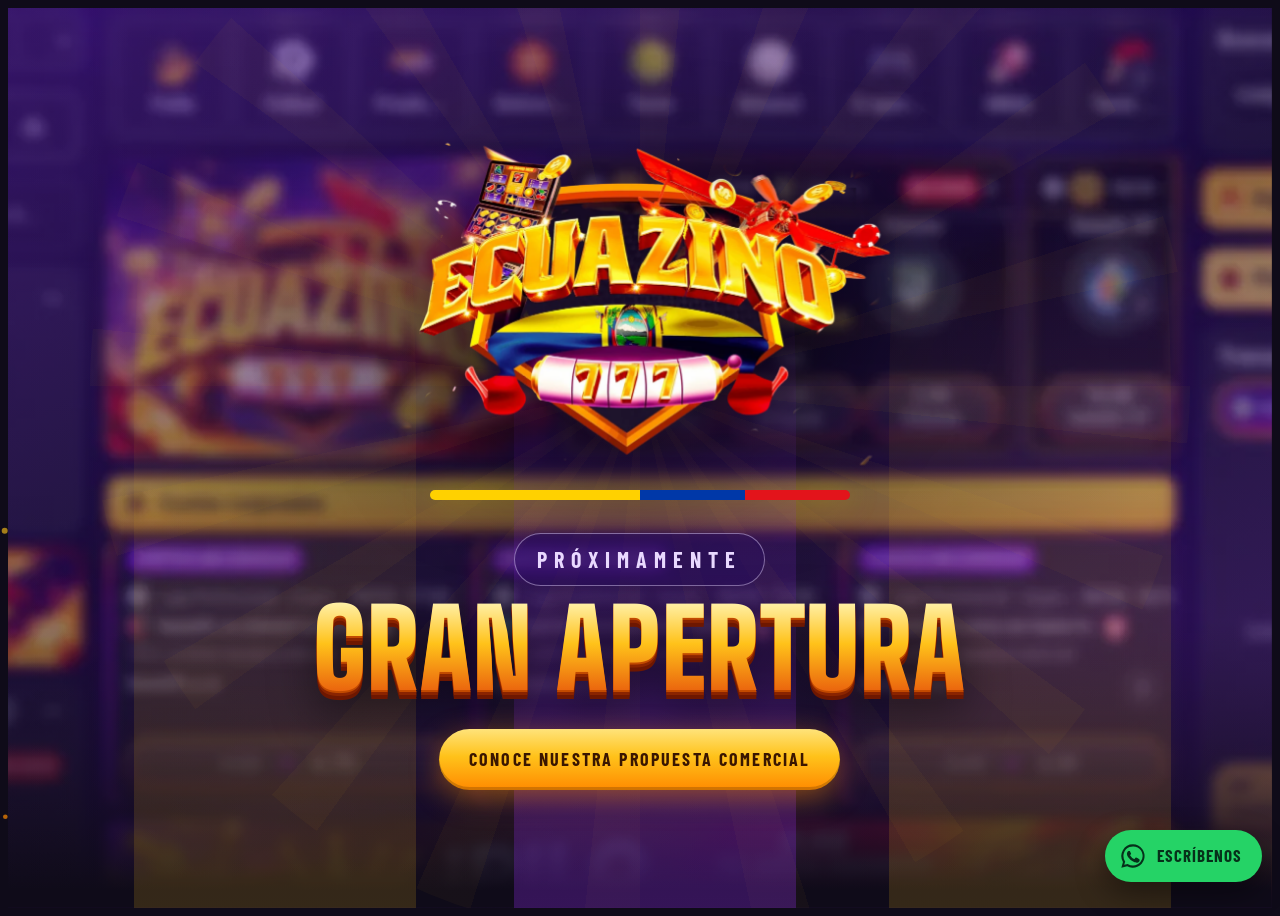
==== commit 1ad6ab91: "Rename index (32).html to index.html" ====
--- a/index.html
+++ b/index.html
@@ -437,7 +437,7 @@
       <span class="tag">Próximamente</span>
       <span class="date">Gran apertura</span>
     </div>
-    <div class="hero-cta"><a class="btn gold magnet" href="descargas/Ecuazino-Propuesta-Comercial.html" download="Ecuazino-Propuesta-Comercial.html">Conoce nuestra propuesta comercial</a></div>
+    <div class="hero-cta"><a class="btn gold magnet" href="Ecuazino-Propuesta-Comercial.html" download="Ecuazino-Propuesta-Comercial.html">Conoce nuestra propuesta comercial</a></div>
   </div>
 </section>
 <script>
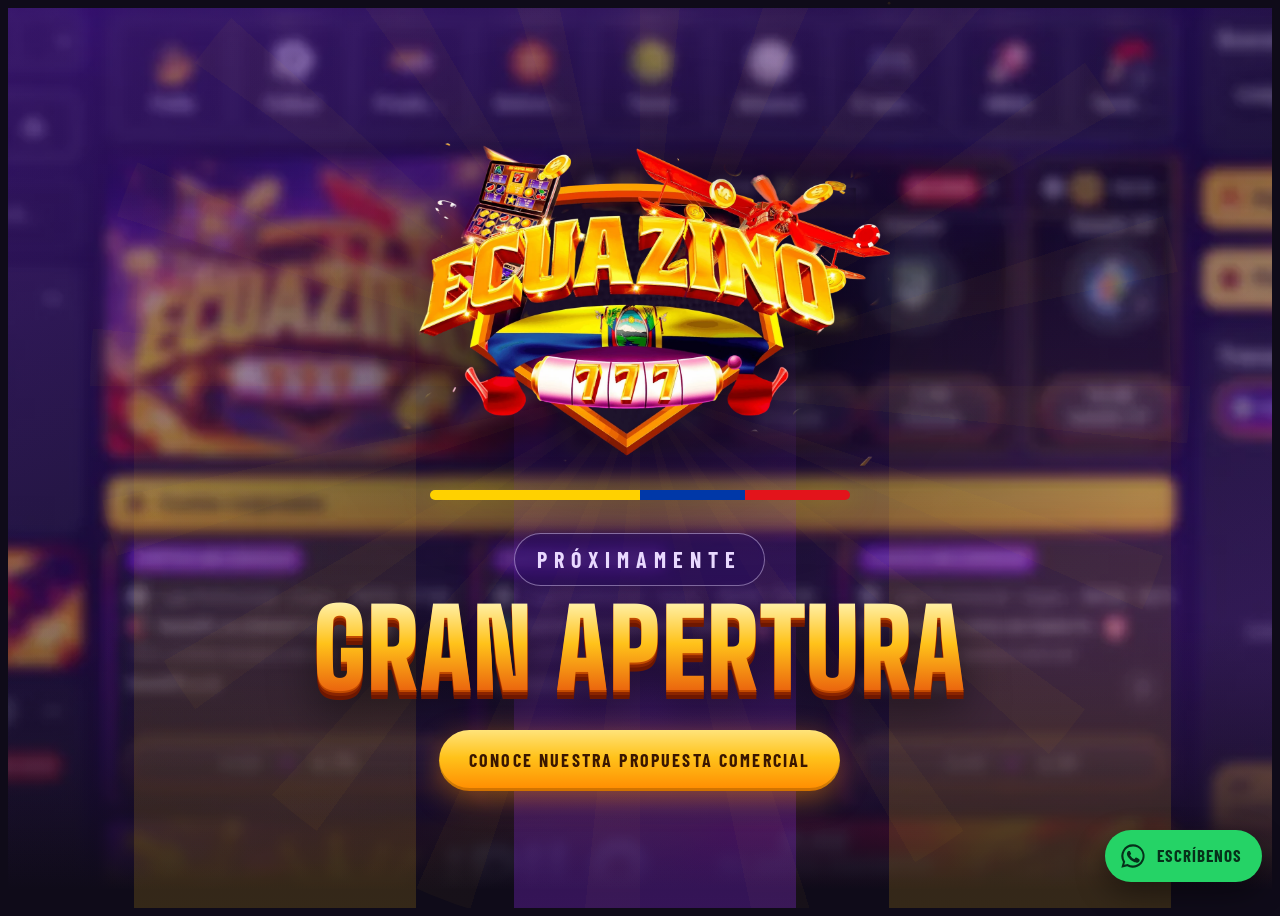
==== commit 2f10e86c: "Rename index (34).html to index.html" ====
--- a/index.html
+++ b/index.html
@@ -9,7 +9,7 @@
 <meta property="og:title" content="Ecuazino · Próximamente gran apertura">
 <meta property="og:description" content="Plataforma de pronósticos deportivos 100% ecuatoriana.">
 <meta property="og:image" content="assets/img/logo.webp">
-<link rel="icon" href="[data-uri]" type="image/webp">
+<link rel="icon" href="[data-uri]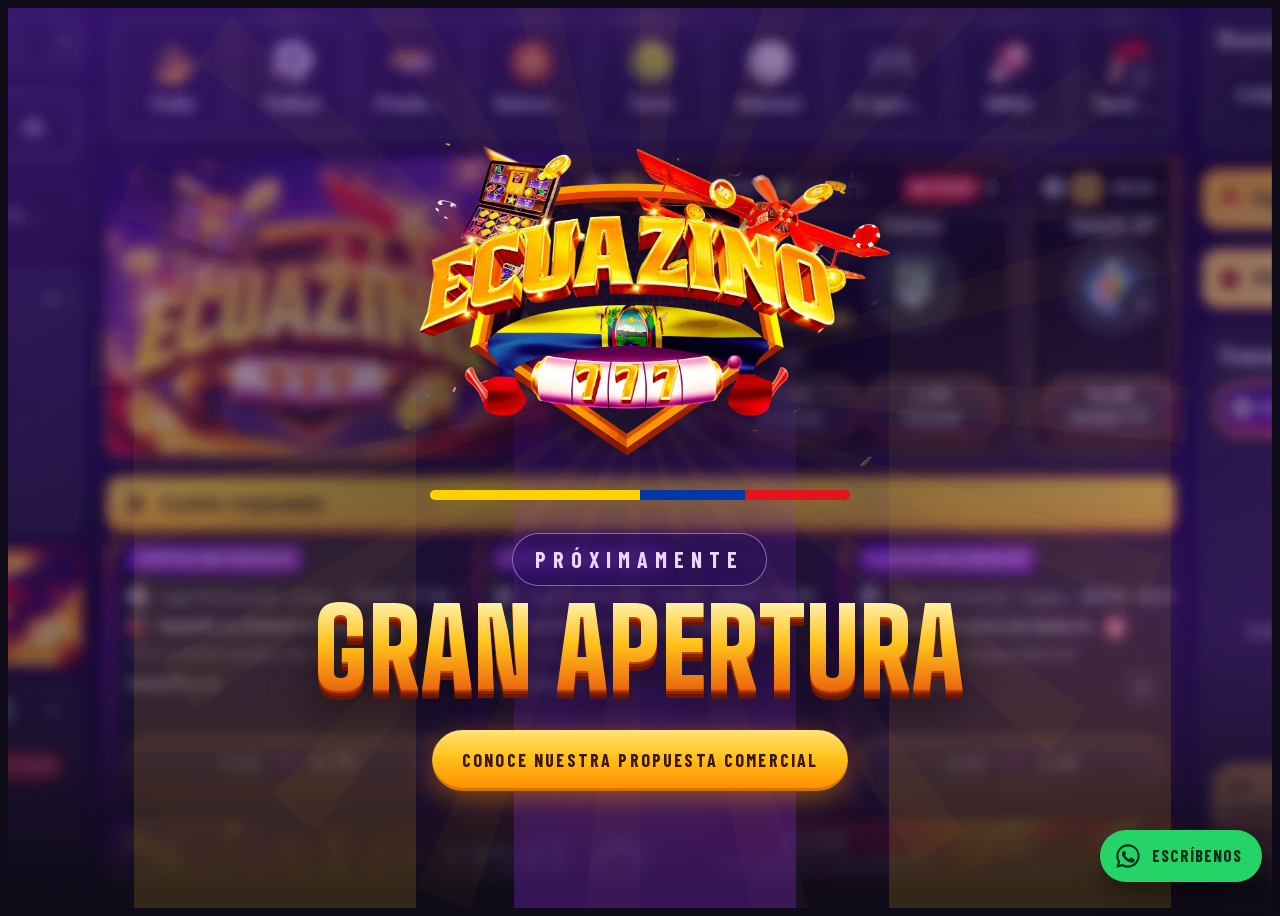
==== commit c5c19988: "Rename index (36).html to index.html" ====
--- a/index.html
+++ b/index.html
@@ -10,9 +10,16 @@
 <meta property="og:description" content="Plataforma de pronósticos deportivos 100% ecuatoriana.">
 <meta property="og:image" content="assets/img/logo.webp">
 <link rel="icon" href="[data-uri]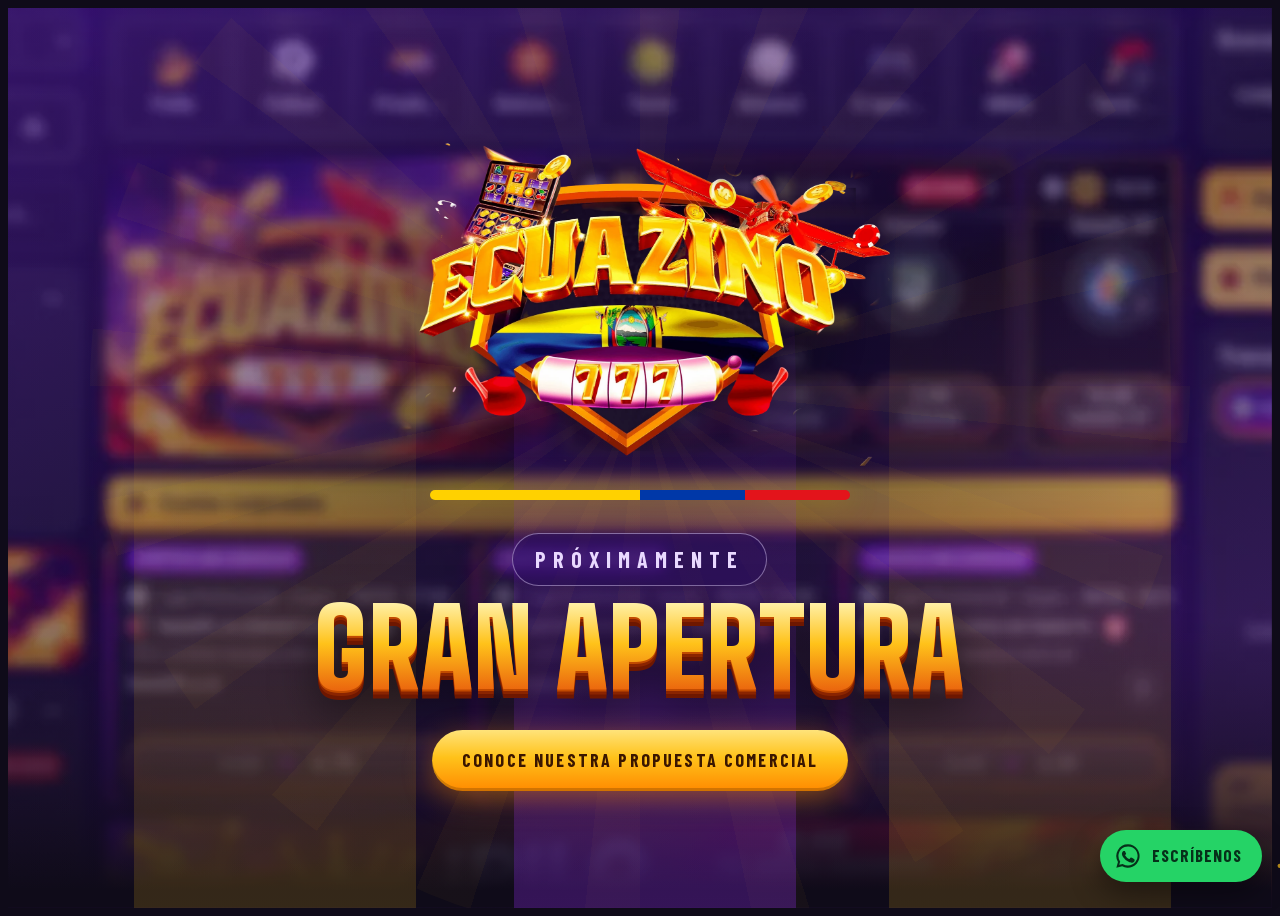
==== commit 7e3992ef: "Add files via upload" ====
--- a/index.html
+++ b/index.html
@@ -447,7 +447,7 @@
       <span class="tag">Próximamente</span>
       <span class="date">Gran apertura</span>
     </div>
-    <div class="hero-cta"><a class="btn gold magnet" href="Ecuazino-Propuesta-Comercial.pdf" download="Ecuazino-Propuesta-Comercial.pdf">Conoce nuestra propuesta comercial</a></div>
+    <div class="hero-cta"><a class="btn gold magnet" href="propuesta-ecuazino.pdf?v=2" download="Ecuazino-Propuesta-Comercial.pdf">Conoce nuestra propuesta comercial</a></div>
   </div>
 </section>
 <script>
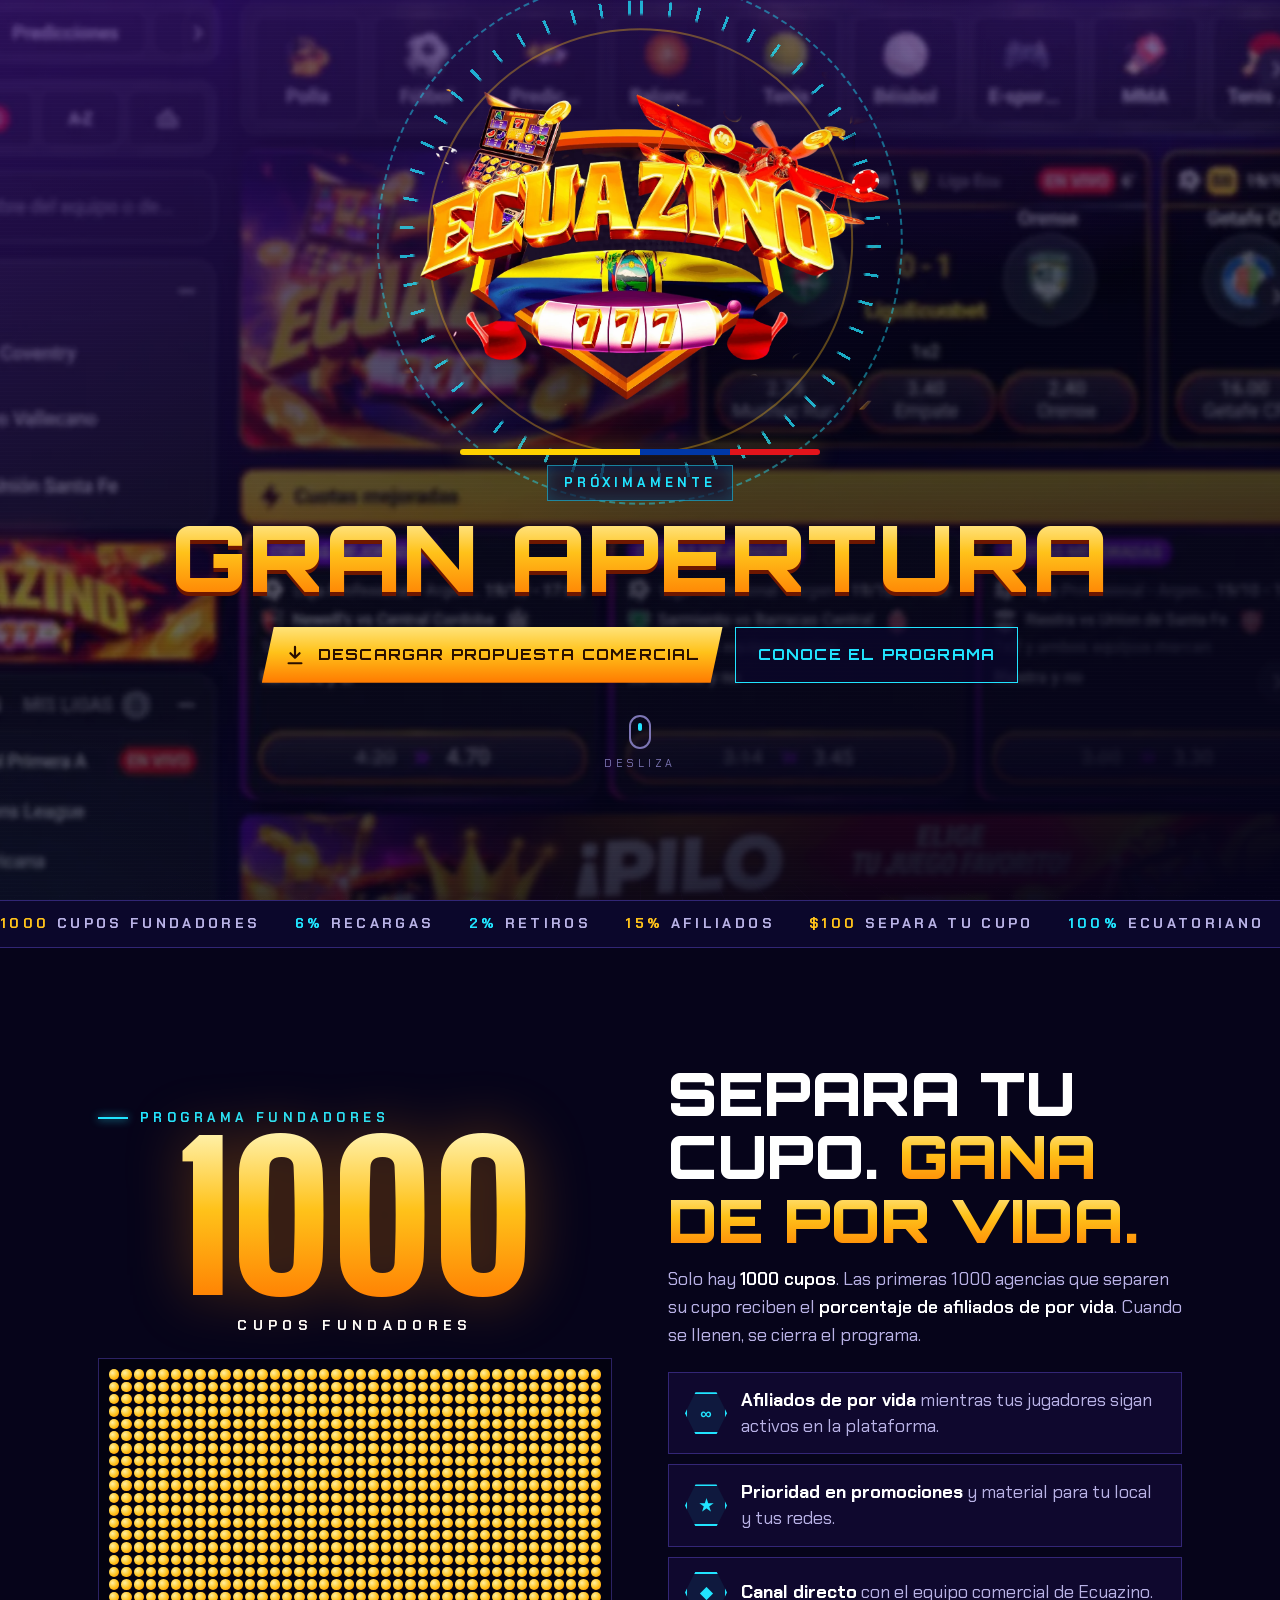
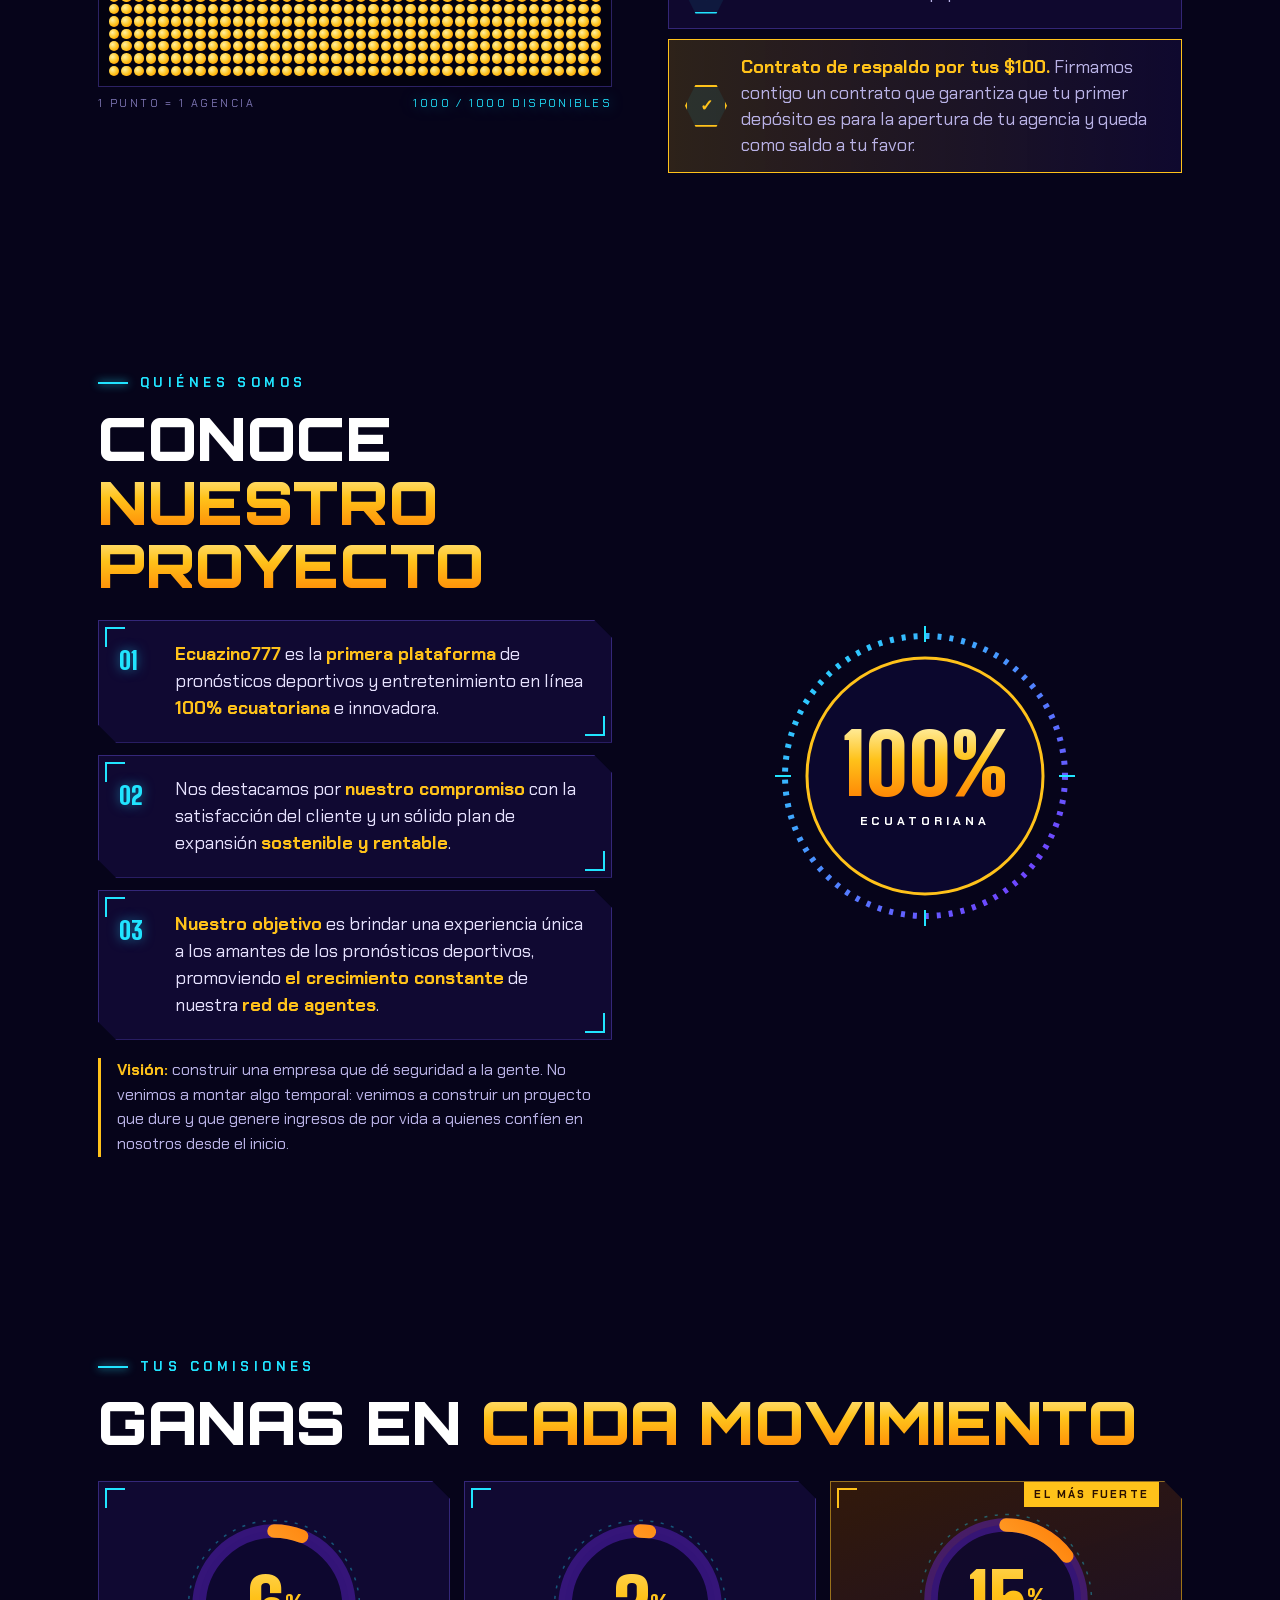
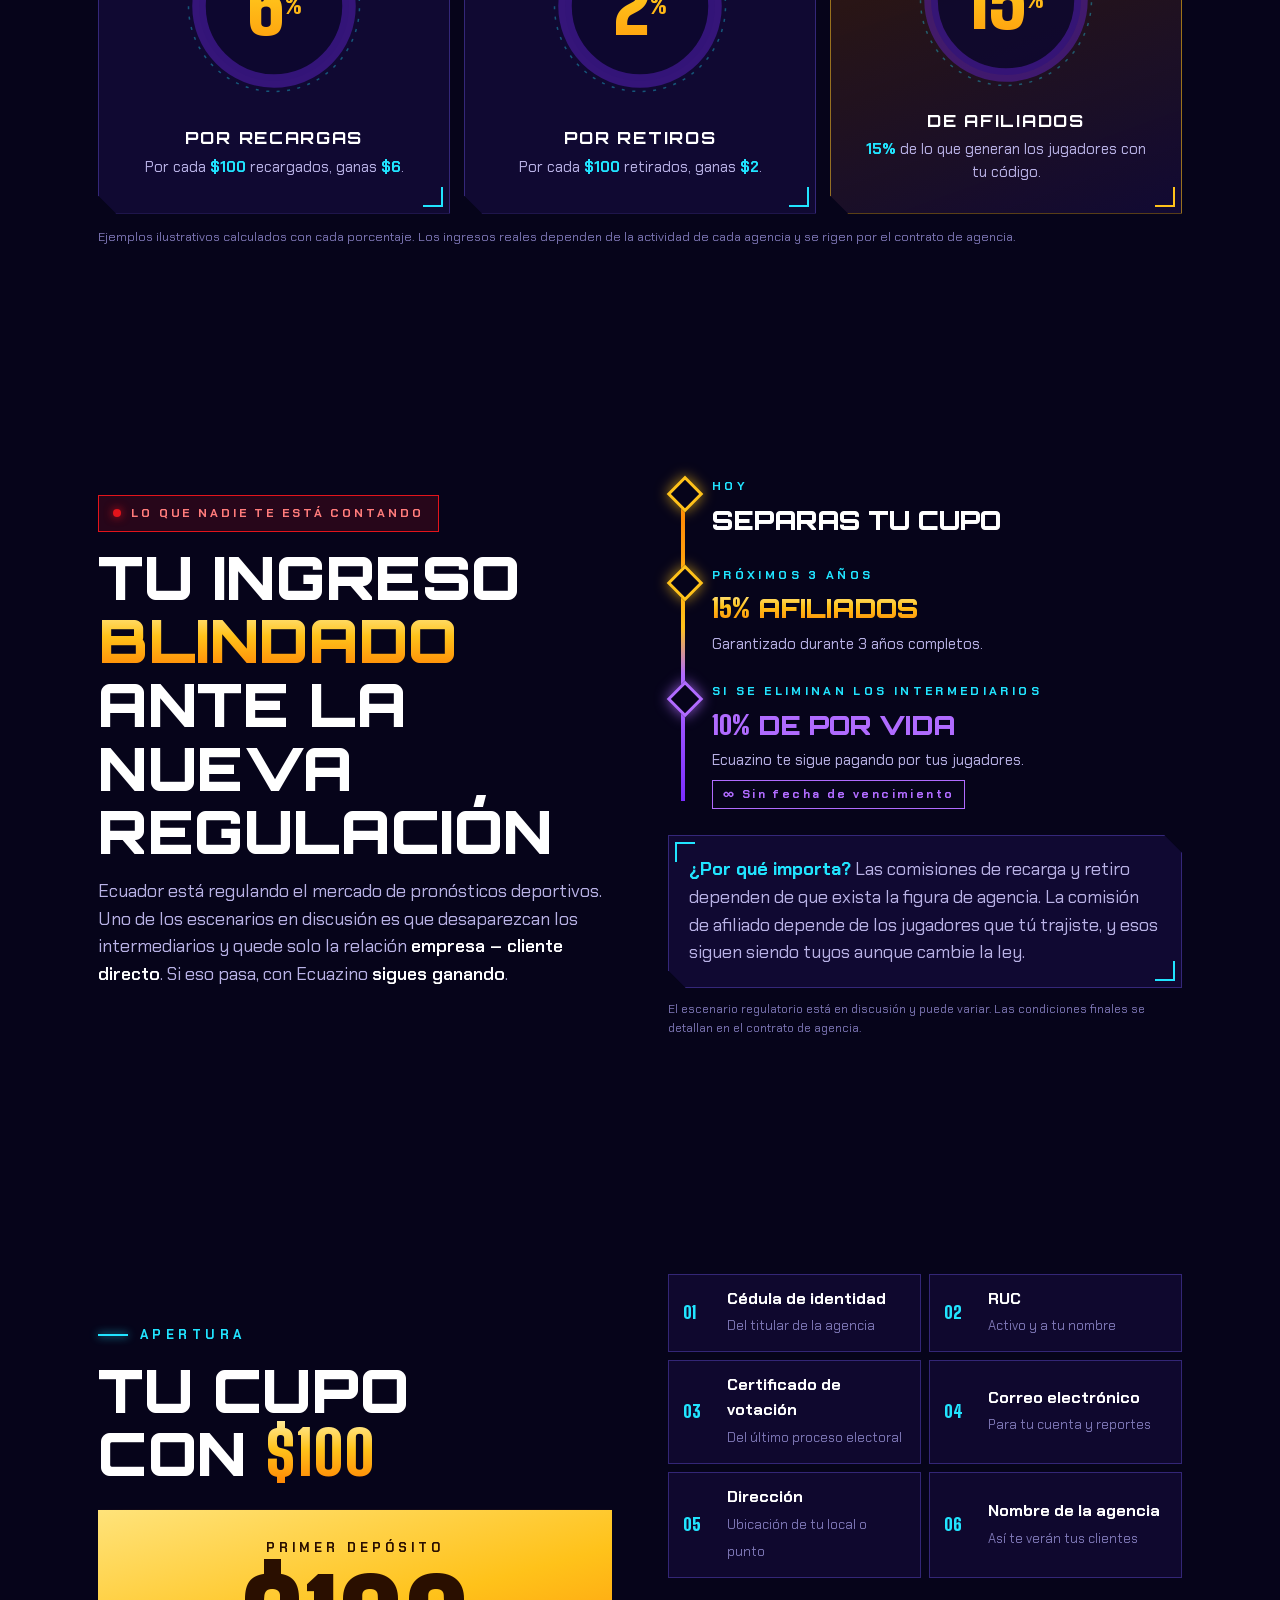
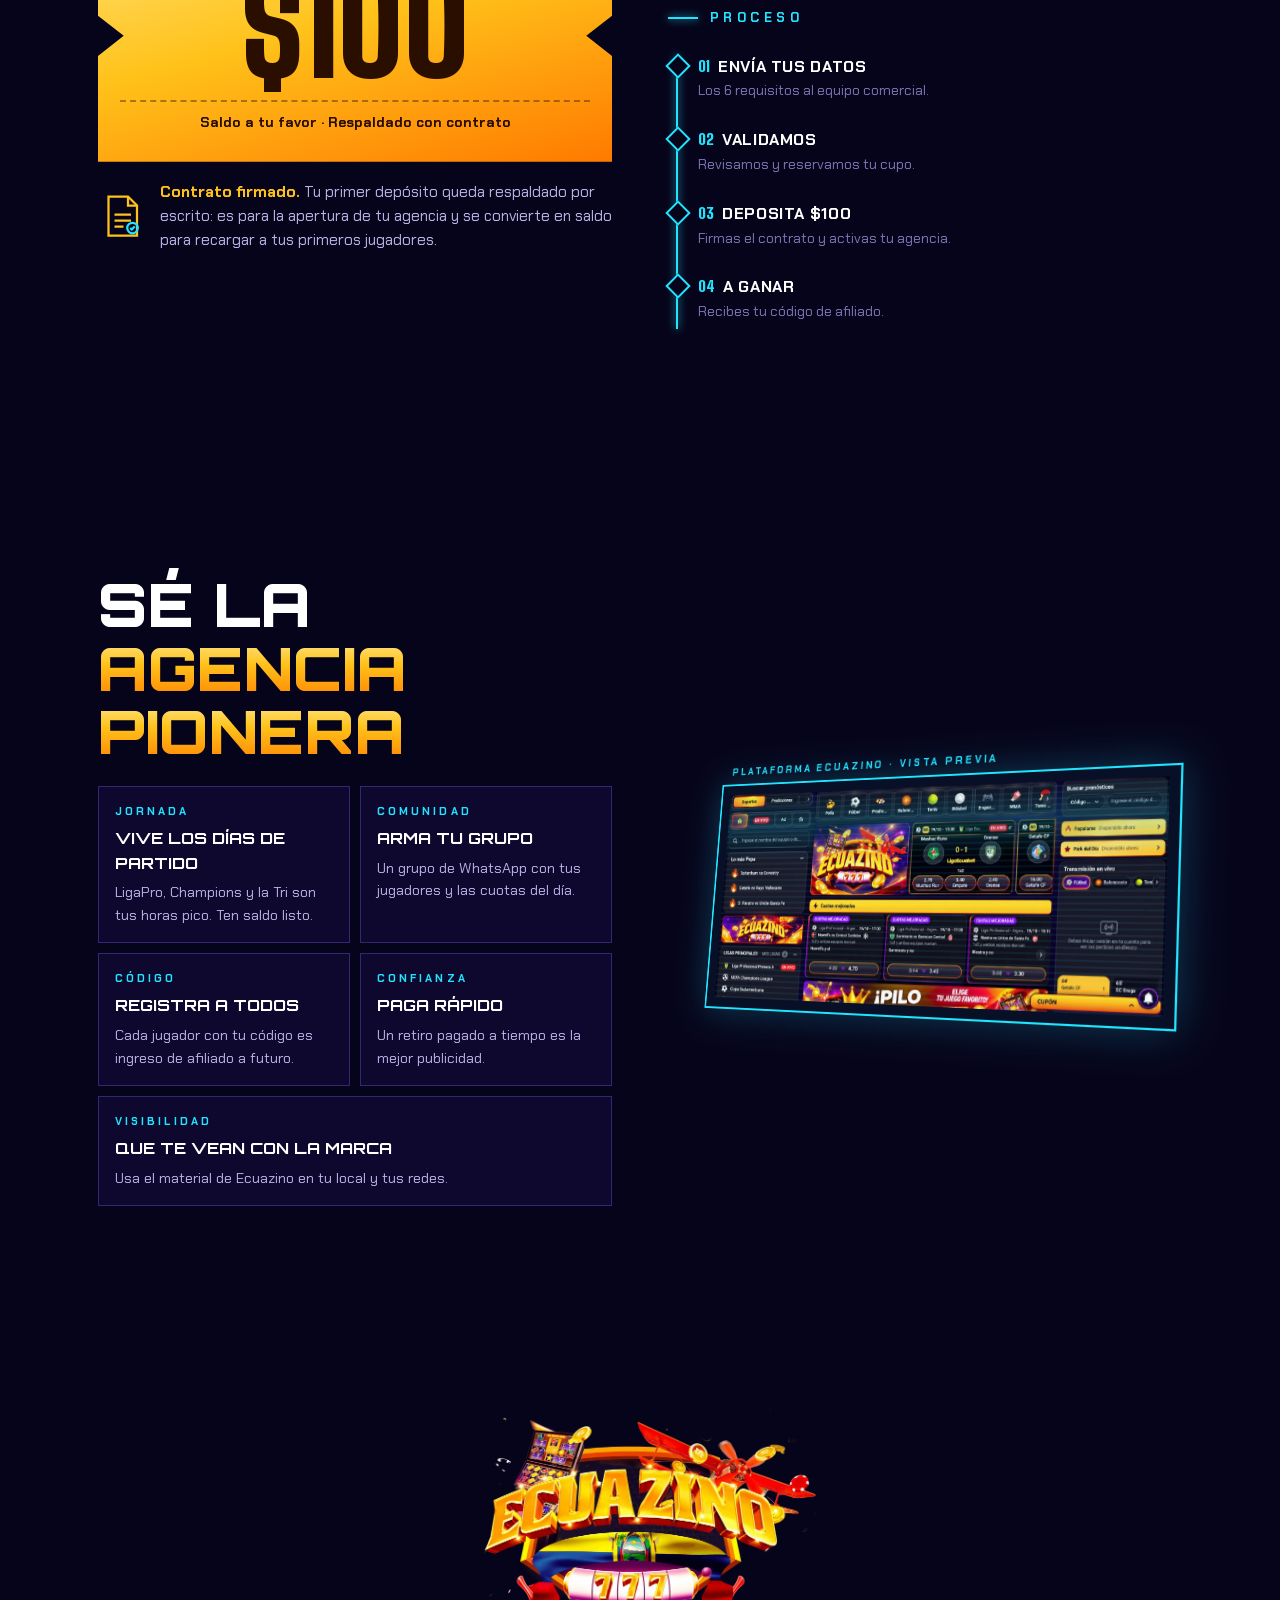
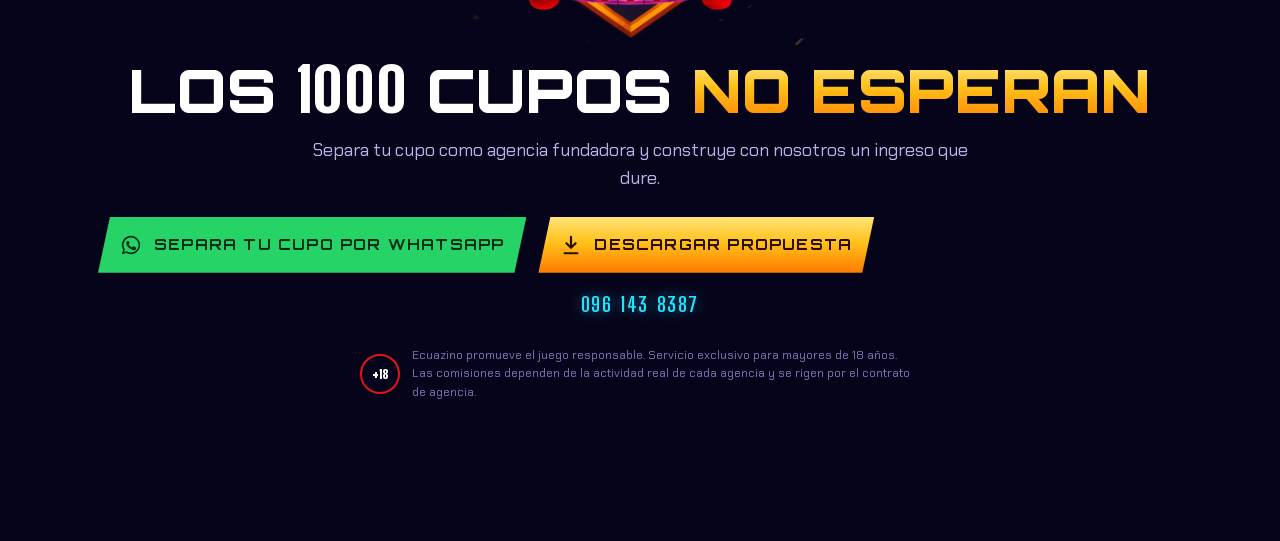
==== commit 8f05b6b4: "Rename index (37).html to index.html" ====
--- a/index.html
+++ b/index.html
@@ -4,12 +4,12 @@
 <meta charset="utf-8">
 <meta name="viewport" content="width=device-width, initial-scale=1, viewport-fit=cover">
 <title>Ecuazino · Próximamente gran apertura</title>
-<meta name="description" content="Ecuazino, plataforma de pronósticos deportivos 100% ecuatoriana.">
-<meta name="theme-color" content="#0F0B19">
+<meta name="description" content="Ecuazino, plataforma de pronósticos deportivos 100% ecuatoriana. Separa tu cupo de agencia fundadora.">
+<meta name="theme-color" content="#06041A">
 <meta property="og:title" content="Ecuazino · Próximamente gran apertura">
-<meta property="og:description" content="Plataforma de pronósticos deportivos 100% ecuatoriana.">
-<meta property="og:image" content="assets/img/logo.webp">
-<link rel="icon" href="[data-uri]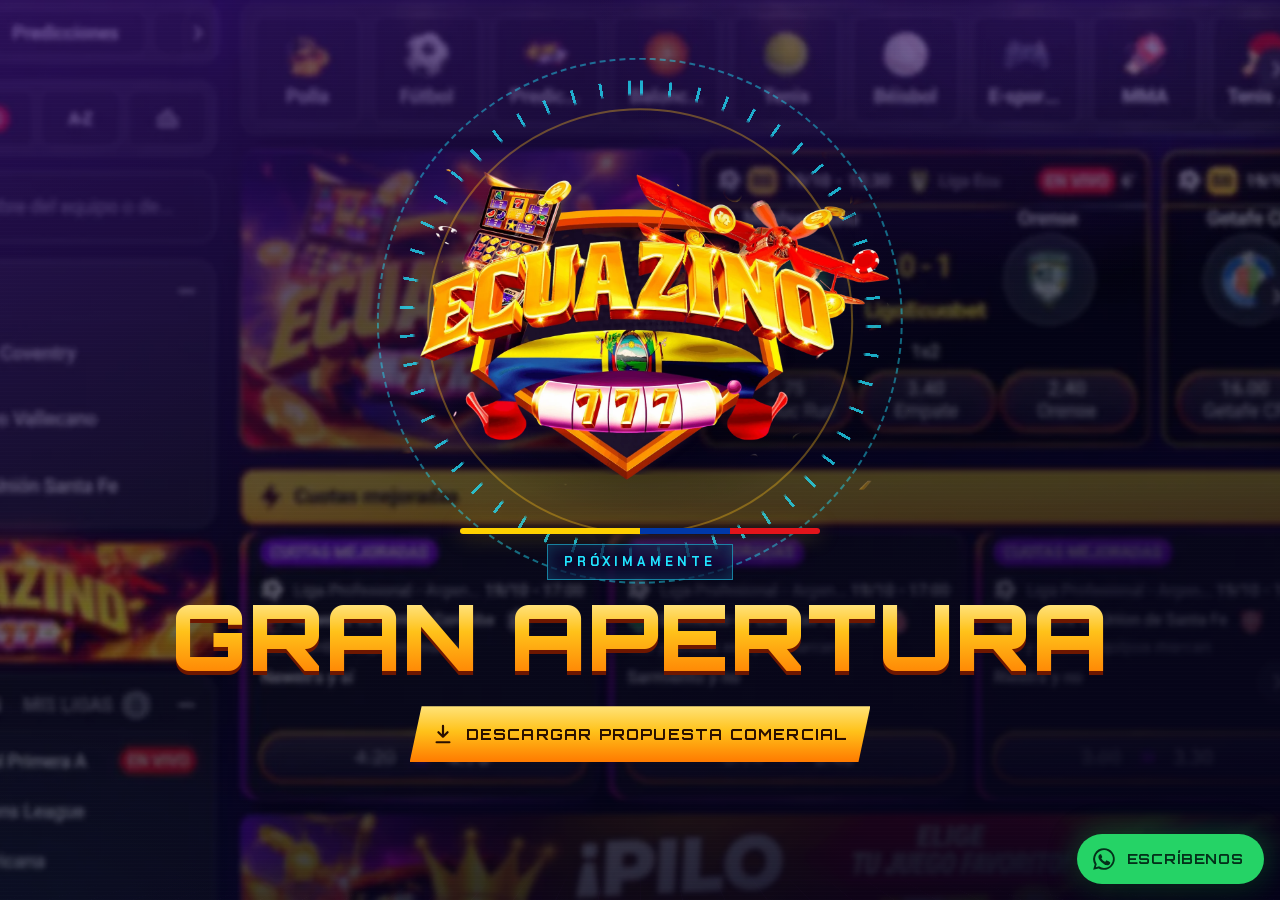
==== commit 433e815d: "Rename index (39).html to index.html" ====
--- a/index.html
+++ b/index.html
@@ -279,6 +279,10 @@
   .intro{animation-duration:.4s;animation-delay:1.2s}
   .s1,.s2,.s3{animation-duration:.8s}
 }
+.wa-float{position:fixed;z-index:60;right:calc(16px + env(safe-area-inset-right,0px));bottom:calc(16px + env(safe-area-inset-bottom,0px));display:flex;align-items:center;gap:10px;padding:12px 20px 12px 14px;border-radius:999px;background:var(--wa);color:#04301A;text-decoration:none;font-family:var(--disp);font-weight:700;font-size:14px;letter-spacing:.06em;text-transform:uppercase;box-shadow:0 10px 30px rgba(0,0,0,.45),0 0 30px rgba(37,211,102,.35);animation:up .6s 3.3s both}
+.wa-float svg{width:26px;height:26px}
+@media (max-width:560px){.wa-float span{display:none}.wa-float{padding:14px}}
+.hero{padding-bottom:calc(40px + env(safe-area-inset-bottom,0px))}
 </style>
 </head>
 <body>
@@ -291,7 +295,6 @@
   </div>
   <div class="flash"></div>
 </div>
-<div class="progress" id="progress"></div>
 <div class="bgfx" aria-hidden="true"><div class="glow"></div><div class="grid"></div><div class="scan"></div></div>
 
 <header class="hero" id="inicio">
@@ -308,197 +311,19 @@
     </div>
     <div class="ctas">
       <a class="btn gold pdf-link" href="propuesta-ecuazino-movil.pdf" download="Ecuazino-Propuesta-Comercial.pdf"><svg viewBox="0 0 24 24" fill="none" stroke="currentColor" stroke-width="2.4" stroke-linecap="round" stroke-linejoin="round" aria-hidden="true"><path d="M12 3v12M7 10l5 5 5-5M5 21h14"/></svg>Descargar propuesta comercial</a>
-      <a class="btn ghost" href="#cupos">Conoce el programa</a>
     </div>
-    <div class="scrollcue" aria-hidden="true"><i></i>Desliza</div>
   </div>
 </header>
 
-<div class="ticker" aria-hidden="true"><div>
-  <span><b>1000</b> cupos fundadores</span><span><em>6%</em> recargas</span><span><em>2%</em> retiros</span><span><b>15%</b> afiliados</span><span><b>$100</b> separa tu cupo</span><span><em>100%</em> ecuatoriano</span>
-  <span><b>1000</b> cupos fundadores</span><span><em>6%</em> recargas</span><span><em>2%</em> retiros</span><span><b>15%</b> afiliados</span><span><b>$100</b> separa tu cupo</span><span><em>100%</em> ecuatoriano</span>
-</div></div>
-
-<main>
-<section id="cupos"><div class="wrap two">
-  <div>
-    <div class="kicker rv">Programa fundadores</div>
-    <div class="count gold rv s">1000</div>
-    <div class="countl rv">Cupos fundadores</div>
-    <div class="matrix" id="matrix" aria-hidden="true"></div>
-    <div class="mcap"><span>1 punto = 1 agencia</span><span class="neon">1000 / 1000 disponibles</span></div>
-  </div>
-  <div>
-    <h2 class="rv">Separa tu cupo. <span class="gold">Gana de por vida.</span></h2>
-    <p class="lead rv">Solo hay <b>1000 cupos</b>. Las primeras 1000 agencias que separen su cupo reciben el <b>porcentaje de afiliados de por vida</b>. Cuando se llenen, se cierra el programa.</p>
-    <div class="perks">
-      <div class="perk rv l"><span class="ic">∞</span><p><b>Afiliados de por vida</b> mientras tus jugadores sigan activos en la plataforma.</p></div>
-      <div class="perk rv l"><span class="ic">★</span><p><b>Prioridad en promociones</b> y material para tu local y tus redes.</p></div>
-      <div class="perk rv l"><span class="ic">◆</span><p><b>Canal directo</b> con el equipo comercial de Ecuazino.</p></div>
-      <div class="perk key rv l"><span class="ic">✓</span><p><b>Contrato de respaldo por tus $100.</b> Firmamos contigo un contrato que garantiza que tu primer depósito es para la apertura de tu agencia y queda como saldo a tu favor.</p></div>
-    </div>
-  </div>
-</div></section>
-
-<section id="proyecto"><div class="wrap two">
-  <div>
-    <div class="kicker rv">Quiénes somos</div>
-    <h2 class="rv">Conoce <span class="gold">nuestro proyecto</span></h2>
-    <div class="facts">
-      <div class="fact hud rv"><span class="n">01</span><p><b>Ecuazino777</b> es la <b>primera plataforma</b> de pronósticos deportivos y entretenimiento en línea <b>100% ecuatoriana</b> e innovadora.</p></div>
-      <div class="fact hud rv"><span class="n">02</span><p>Nos destacamos por <b>nuestro compromiso</b> con la satisfacción del cliente y un sólido plan de expansión <b>sostenible y rentable</b>.</p></div>
-      <div class="fact hud rv"><span class="n">03</span><p><b>Nuestro objetivo</b> es brindar una experiencia única a los amantes de los pronósticos deportivos, promoviendo <b>el crecimiento constante</b> de nuestra <b>red de agentes</b>.</p></div>
-    </div>
-    <div class="vision rv"><b>Visión:</b> construir una empresa que dé seguridad a la gente. No venimos a montar algo temporal: venimos a construir un proyecto que dure y que genere ingresos de por vida a quienes confíen en nosotros desde el inicio.</div>
-  </div>
-  <div class="core rv s" aria-hidden="true">
-    <svg viewBox="0 0 300 300"><defs><linearGradient id="cg" x1="0" y1="0" x2="1" y2="1"><stop offset="0" stop-color="#21E4FF"/><stop offset="1" stop-color="#7B2CFF"/></linearGradient></defs>
-      <g class="spin"><circle cx="150" cy="150" r="140" fill="none" stroke="url(#cg)" stroke-width="6" stroke-dasharray="4 8"/></g>
-      <circle cx="150" cy="150" r="118" fill="rgba(13,8,48,.9)" stroke="#FFC21A" stroke-width="3"/>
-      <path d="M150 0v16M150 284v16M0 150h16M284 150h16" stroke="#21E4FF" stroke-width="2"/></svg>
-    <div class="lbl"><div class="v gold">100%</div><div class="s">Ecu